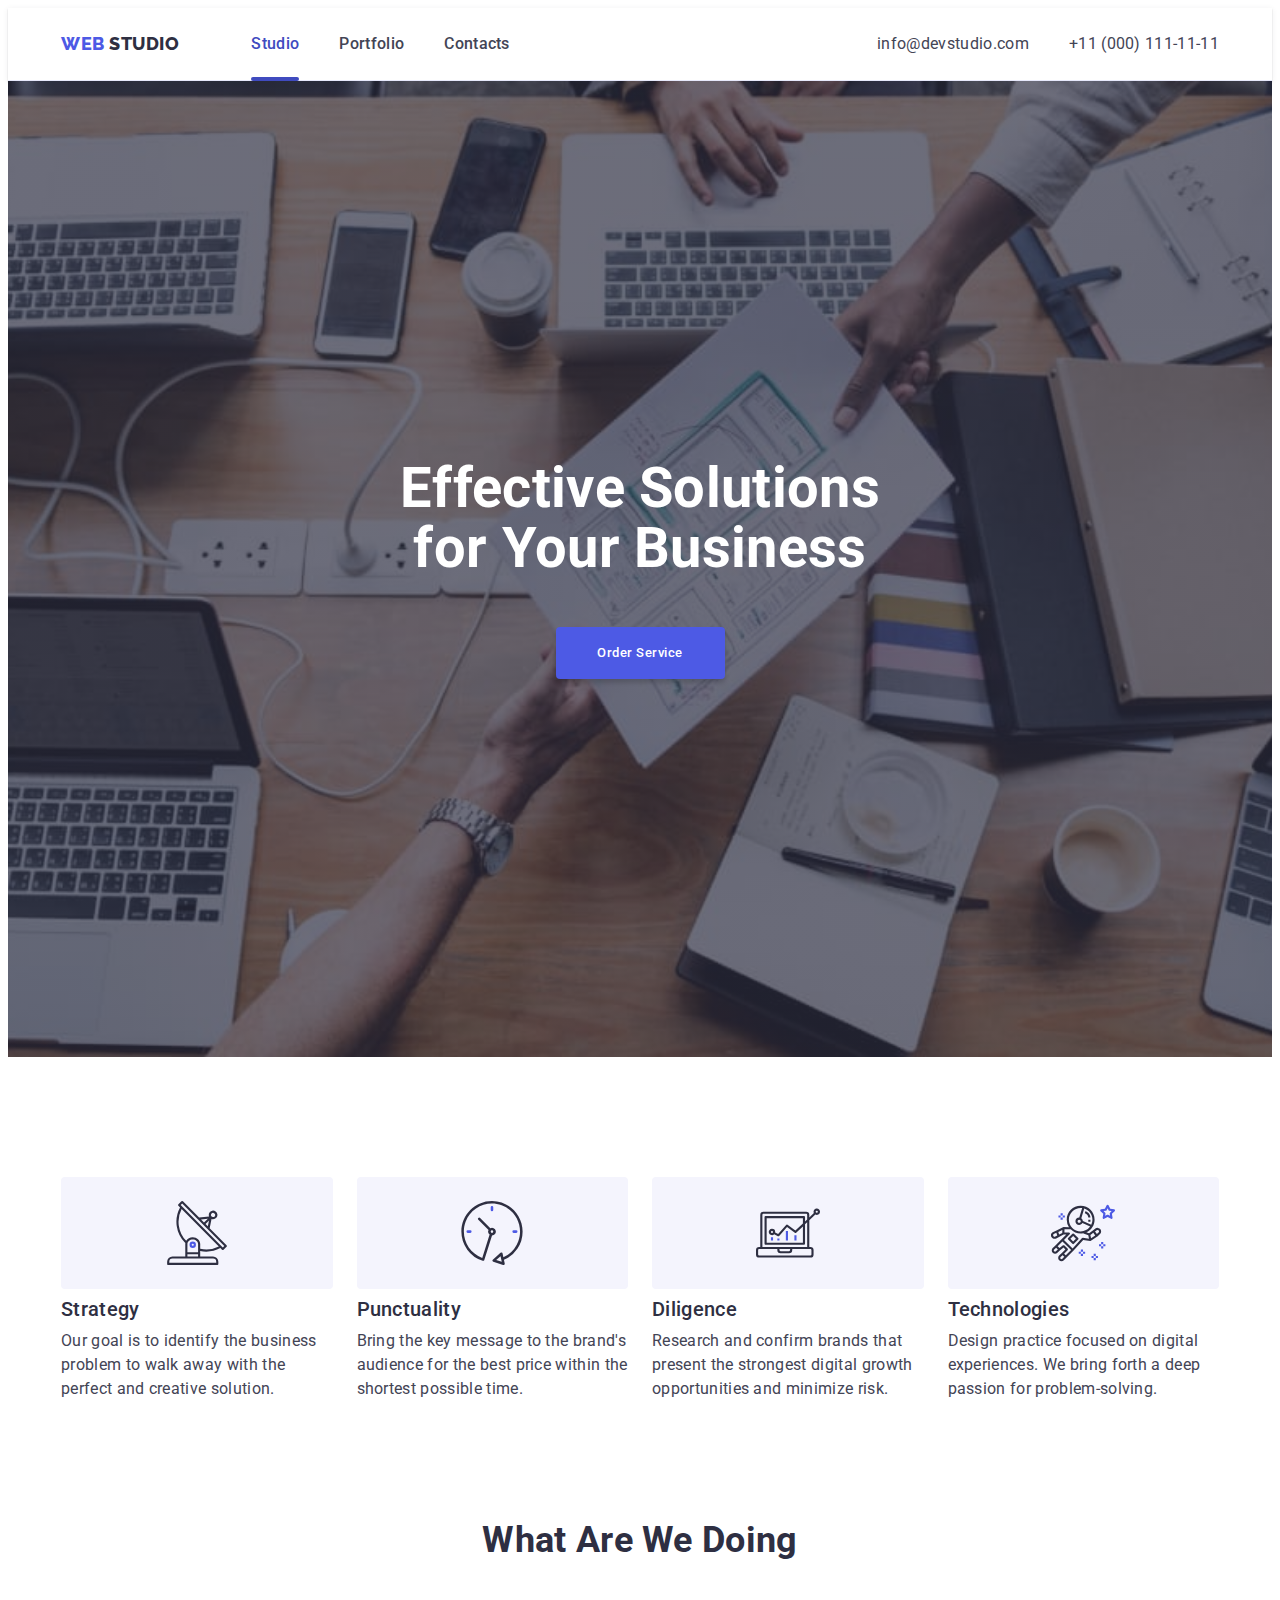
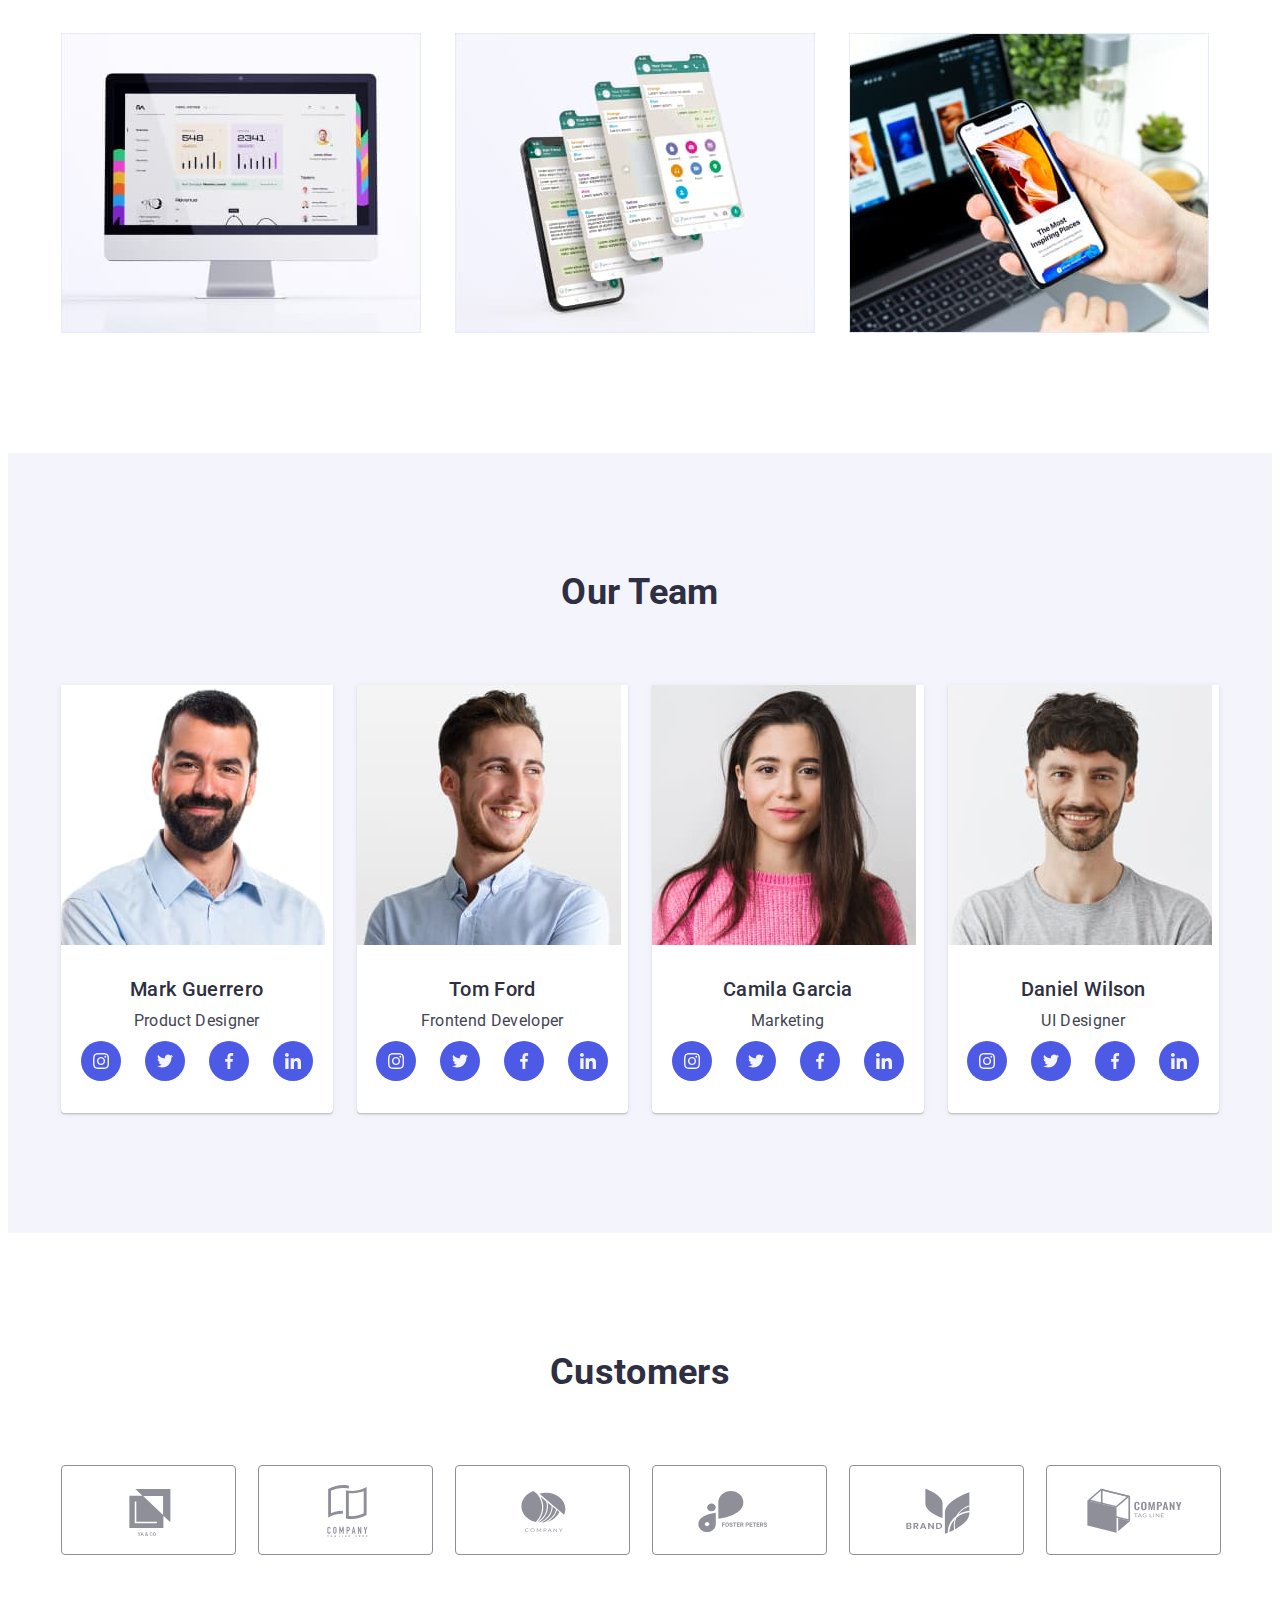
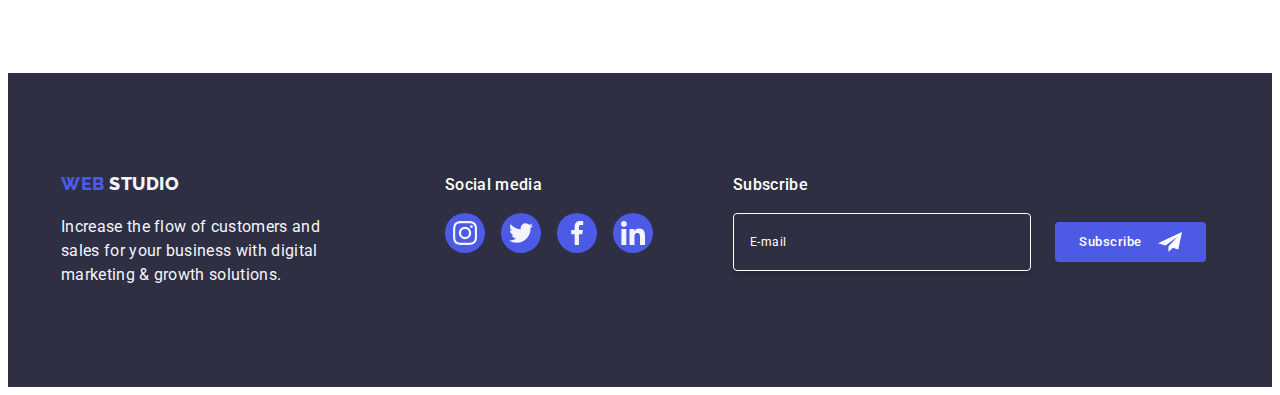
==== index.html @ 34c541a3 "changing focus footer input email" ====
<!DOCTYPE html>
<html lang="en">

<head>
  <meta charset="UTF-8" />
  <meta name="viewport" content="width=device-width, initial-scale=1.0" />
  <title>Studio</title>
  <!-- Fonts -->
  <link rel="preconnect" href="https://fonts.googleapis.com" />
  <link rel="preconnect" href="https://fonts.gstatic.com" crossorigin />
  <link href="https://fonts.googleapis.com/css2?family=Raleway:wght@800&family=Roboto:wght@400;500;700&display=swap"
    rel="stylesheet" />
  <!-- Modern normalize -->
  <link rel="stylesheet" href="https://cdnjs.cloudflare.com/ajax/libs/modern-normalize/2.0.0/modern-normalize.min.css"
    integrity="sha512-4xo8blKMVCiXpTaLzQSLSw3KFOVPWhm/TRtuPVc4WG6kUgjH6J03IBuG7JZPkcWMxJ5huwaBpOpnwYElP/m6wg=="
    crossorigin="anonymous" referrerpolicy="no-referrer" />
  <!-- Stylesheet -->
  <link rel="stylesheet" href="./css/styles.css" />
</head>

<body class="page-body">
  <!-- #region 
    ========================================
    START Header | SECTION 1 
    ========================================
  -->
  <header class="main-header section">
    <!-- 
    --------------------------------------
      Main navigation 
    --------------------------------------
    -->
    <div class="header-content-box container">
      <nav class="header-navigation">
        <!-- ---------- Logo ---------- -->
        <a class="header-logo logo link" href="./index.html">Web
          <span class="logo-dark">Studio</span>
        </a>
        <!-- ---------- Menu ---------- -->
        <ul class="main-nav-list list">
          <li class="nav-list-item">
            <a class="nav-link link active" href="./index.html">Studio </a>
          </li>
          <li class="nav-list-item">
            <a class="nav-link link" href="./portfolio.html">Portfolio</a>
          </li>
          <li class="nav-list-item">
            <a class="nav-link link" href="">Contacts</a>
          </li>
        </ul>
      </nav>
      <!-- 
    --------------------------------------
      Contacts
    --------------------------------------
    -->
      <address class="contats">
        <ul class="contacts-list list">
          <li>
            <a class="contact-link link" href="mailto:info@devstudio.com">info@devstudio.com
            </a>
          </li>
          <li>
            <a class="contact-link link" href="tel:+110001111111">+11 (000) 111-11-11</a>
          </li>
        </ul>
      </address>
    </div>
  </header>

  <!-- #endregion     
    ========================================
    END Header | SECTION 1 
    ======================================== 
  -->

  <!-- #region 
======================================== 
START Main content     
======================================== 
-->
  <main class="studio-main-content">
    <!-- #region
    --------------------------------------
      START Hero | SECTION 2
    --------------------------------------
    -->
    <section class="section-hero section">
      <div class="hero-box container">
        <h1 class="hero-title main-title">
          Effective Solutions for Your Business
        </h1>
        <button class="hero-btn btn" type="button" data-modal-open>
          Order Service
        </button>
      </div>
    </section>
    <!-- #endregion 
    --------------------------------------
      END Hero | SECTION 2
    --------------------------------------
    -->

    <!-- #region 
    --------------------------------------
      START Benefit | SECTION 3 
    --------------------------------------
    -->
    <section class="section-benefit section">
      <!-- ---------- Container for styling  ---------- -->
      <div class="benefit-box container">
        <!-- ---------- Title ---------- -->
        <h2 class="benefit-title visually-hidden">Advantages</h2>

        <ul class="benefit-list list">
          <!-- block 1 -->
          <li class="benefit-list-item">
            <div class="benefit-box-svg">
              <svg class="icon" width="64" height="64">
                <use href="./images/icons.svg#icon-antenna"></use>
              </svg>
            </div>
            <h3 class="benefit-subtitle subtitle">Strategy</h3>
            <p class="benefit-text text">
              Our goal is to identify the business problem to walk away with
              the perfect and creative solution.
            </p>
          </li>
          <!-- block 2 -->
          <li class="benefit-list-item">
            <div class="benefit-box-svg">
              <svg class="icon" width="64" height="64">
                <use href="./images/icons.svg#icon-clock"></use>
              </svg>
            </div>
            <h3 class="benefit-subtitle subtitle">Punctuality</h3>
            <p class="benefit-text text">
              Bring the key message to the brand's audience for the best price
              within the shortest possible time.
            </p>
          </li>
          <!-- block 3 -->
          <li class="benefit-list-item">
            <div class="benefit-box-svg">
              <svg class="icon" width="64" height="64">
                <use href="./images/icons.svg#icon-diagram"></use>
              </svg>
            </div>
            <h3 class="benefit-subtitle subtitle">Diligence</h3>
            <p class="benefit-text text">
              Research and confirm brands that present the strongest digital
              growth opportunities and minimize risk.
            </p>
          </li>
          <!-- block 4 -->
          <li class="benefit-list-item">
            <div class="benefit-box-svg">
              <svg class="icon" width="64" height="64">
                <use href="./images/icons.svg#icon-astronaut"></use>
              </svg>
            </div>
            <h3 class="benefit-subtitle subtitle">Technologies</h3>
            <p class="benefit-text text">
              Design practice focused on digital experiences. We bring forth a
              deep passion for problem-solving.
            </p>
          </li>
        </ul>
      </div>
    </section>
    <!-- #endregion 
    --------------------------------------
      END Advantages | SECTION 3 
    --------------------------------------
    -->

    <!-- #region 
    --------------------------------------
      START What are we doing | SECTION 4 
    --------------------------------------
    -->

    <section class="section-skills section">
      <!-- ---------- Container for styling  ---------- -->
      <div class="skills-box container">
        <!-- ---------- Title ---------- -->
        <h2 class="skills-title title">What are we doing</h2>

        <ul class="skills-list list">
          <!-- block 1  -->
          <li class="skills-list-item">
            <img class="skills-img image" src="./images/01-studio/04-skills/01-desktop.jpg"
              alt="Desktop with web site visual" width="360" height="300" />
          </li>
          <!-- block 2  -->
          <li class="skills-list-item">
            <img class="skills-img image" src="./images/01-studio/04-skills/02-phone.jpg"
              alt="Phone with web site visual" width="360" height="300" />
          </li>
          <!-- block 3  -->
          <li class="skills-list-item">
            <img class="skills-img image" src="./images/01-studio/04-skills/03-adaptive.jpg"
              alt="A photo of a laptop in the background and a phone in a person's hands with web site visual"
              width="360" height="300" />
          </li>
        </ul>
      </div>
    </section>

    <!-- #endregion
    --------------------------------------
      END What are we doing | SECTION 4 
    --------------------------------------
    -->

    <!-- #region 
    --------------------------------------
      START Our Team | SECTION 5 
    -------------------------------------- 
    -->
    <section class="section-team section">
      <!-- ---------- Container for styling  ---------- -->
      <div class="team-box container">
        <!-- ---------- Title ---------- -->
        <h2 class="team-title title">Our Team</h2>

        <ul class="team-list list">
          <!-- block 1 -->
          <li class="team-list-item">
            <img class="team-img image" src="./images/01-studio/05-our-team/img-1.jpg" alt="Man's photo" width="264"
              height="260" />

            <div class="text-content-box">
              <h3 class="team-subtitle subtitle">Mark Guerrero</h3>
              <p class="team-text text">Product Designer</p>
              <!-- ---------- Social media  ---------- -->
              <ul class="social-media-list list">
                <!-- ---------- instagram ---------- -->
                <li class="social-media-item">
                  <a class="social-media-link link" href="">
                    <svg class="icon social-media-icon" width="16" height="16">
                      <use href="./images/icons.svg#icon-instagram"></use>
                    </svg>
                  </a>
                </li>
                <!-- ---------- twitter ---------- -->
                <li class="social-media-item">
                  <a class="social-media-link link" href="">
                    <svg class="icon social-media-icon" width="16" height="16">
                      <use href="./images/icons.svg#icon-twitter"></use>
                    </svg>
                  </a>
                </li>
                <!-- ---------- facebook ---------- -->
                <li class="social-media-item">
                  <a class="social-media-link link" href="">
                    <svg class="icon social-media-icon" width="16" height="16">
                      <use href="./images/icons.svg#icon-facebook"></use>
                    </svg>
                  </a>
                </li>
                <!-- ---------- linkedin ---------- -->
                <li class="social-media-item">
                  <a class="social-media-link link" href="">
                    <svg class="icon social-media-icon" width="16" height="16">
                      <use href="./images/icons.svg#icon-linkedin"></use>
                    </svg>
                  </a>
                </li>
              </ul>
            </div>
          </li>
          <!-- block 2 -->
          <li class="team-list-item">
            <img class="team-img image" src="./images/01-studio/05-our-team/img-2.jpg" alt="Man's photo" width="264"
              height="260" />

            <div class="text-content-box">
              <h3 class="team-subtitle subtitle">Tom Ford</h3>
              <p class="team-text text">Frontend Developer</p>
              <!-- ---------- Social media  ---------- -->
              <ul class="social-media-list list">
                <!-- ---------- instagram ---------- -->
                <li class="social-media-item">
                  <a class="social-media-link link" href="">
                    <svg class="icon social-media-icon" width="16" height="16">
                      <use href="./images/icons.svg#icon-instagram"></use>
                    </svg>
                  </a>
                </li>
                <!-- ---------- twitter ---------- -->
                <li class="social-media-item">
                  <a class="social-media-link link" href="">
                    <svg class="icon social-media-icon" width="16" height="16">
                      <use href="./images/icons.svg#icon-twitter"></use>
                    </svg>
                  </a>
                </li>
                <!-- ---------- facebook ---------- -->
                <li class="social-media-item">
                  <a class="social-media-link link" href="">
                    <svg class="icon social-media-icon" width="16" height="16">
                      <use href="./images/icons.svg#icon-facebook"></use>
                    </svg>
                  </a>
                </li>
                <!-- ---------- linkedin ---------- -->
                <li class="social-media-item">
                  <a class="social-media-link link" href="">
                    <svg class="icon social-media-icon" width="16" height="16">
                      <use href="./images/icons.svg#icon-linkedin"></use>
                    </svg>
                  </a>
                </li>
              </ul>
            </div>
          </li>
          <!-- block 3 -->
          <li class="team-list-item">
            <img class="team-img image" src="./images/01-studio/05-our-team/img-3.jpg" alt="Woman's photo" width="264"
              height="260" />

            <div class="text-content-box">
              <h3 class="team-subtitle subtitle">Camila Garcia</h3>
              <p class="team-text text">Marketing</p>
              <!-- ---------- Social media  ---------- -->
              <ul class="social-media-list list">
                <!-- ---------- instagram ---------- -->
                <li class="social-media-item">
                  <a class="social-media-link link" href="">
                    <svg class="icon social-media-icon" width="16" height="16">
                      <use href="./images/icons.svg#icon-instagram"></use>
                    </svg>
                    <!-- </div> -->
                  </a>
                </li>
                <!-- ---------- twitter ---------- -->
                <li class="social-media-item">
                  <a class="social-media-link link" href="">
                    <svg class="icon social-media-icon" width="16" height="16">
                      <use href="./images/icons.svg#icon-twitter"></use>
                    </svg>
                  </a>
                </li>
                <!-- ---------- facebook ---------- -->
                <li class="social-media-item">
                  <a class="social-media-link link" href="">
                    <svg class="icon social-media-icon" width="16" height="16">
                      <use href="./images/icons.svg#icon-facebook"></use>
                    </svg>
                  </a>
                </li>
                <!-- ---------- linkedin ---------- -->
                <li class="social-media-item">
                  <a class="social-media-link link" href="">
                    <svg class="icon social-media-icon" width="16" height="16">
                      <use href="./images/icons.svg#icon-linkedin"></use>
                    </svg>
                  </a>
                </li>
              </ul>
            </div>
          </li>
          <!-- block 4 -->
          <li class="team-list-item">
            <img class="team-img image" src="./images/01-studio/05-our-team/img-4.jpg" alt="Man's photo" width="264"
              height="260" />

            <div class="text-content-box">
              <h3 class="team-subtitle subtitle">Daniel Wilson</h3>
              <p class="team-text text">UI Designer</p>
              <!-- ---------- Social media  ---------- -->
              <ul class="social-media-list list">
                <!-- ---------- instagram ---------- -->
                <li class="social-media-item">
                  <a class="social-media-link link" href="">
                    <svg class="icon social-media-icon" width="16" height="16">
                      <use href="./images/icons.svg#icon-instagram"></use>
                    </svg>
                  </a>
                </li>
                <!-- ---------- twitter ---------- -->
                <li class="social-media-item">
                  <a class="social-media-link link" href="">
                    <svg class="icon social-media-icon" width="16" height="16">
                      <use href="./images/icons.svg#icon-twitter"></use>
                    </svg>
                  </a>
                </li>
                <!-- ---------- facebook ---------- -->
                <li class="social-media-item">
                  <a class="social-media-link link" href="">
                    <svg class="icon social-media-icon" width="16" height="16">
                      <use href="./images/icons.svg#icon-facebook"></use>
                    </svg>
                  </a>
                </li>
                <!-- ---------- linkedin ---------- -->
                <li class="social-media-item">
                  <a class="social-media-link link" href="">
                    <svg class="icon social-media-icon" width="16" height="16">
                      <use href="./images/icons.svg#icon-linkedin"></use>
                    </svg>
                  </a>
                </li>
              </ul>
            </div>
          </li>
        </ul>
      </div>
    </section>
    <!-- #endregion 
    --------------------------------------
      END Our Team | SECTION 5 
    -------------------------------------- 
    -->
    <!-- #region 
    --------------------------------------
      START Customers | SECTION 6 
    -------------------------------------- 
    -->
    <section class="section-customers section">
      <!-- ---------- Container for styling  ---------- -->
      <div class="customers-box container">
        <!-- ---------- Title ---------- -->
        <h2 class="customers-title title">Customers</h2>

        <ul class="customers-list list">
          <!-- block 1 -->
          <li class="customers-list-item">
            <a class="customers-link" href="">
              <svg class="icon customers-icon" width="104" height="56">
                <use href="./images/icons.svg#icon-logo"></use>
              </svg>
            </a>
          </li>
          <!-- block 2 -->
          <li class="customers-list-item">
            <a class="customers-link" href="">
              <svg class="icon customers-icon" width="104" height="56">
                <use href="./images/icons.svg#icon-logo-1"></use>
              </svg>
            </a>
          </li>
          <!-- block 3 -->
          <li class="customers-list-item">
            <a class="customers-link" href="">
              <svg class="icon customers-icon" width="104" height="56">
                <use href="./images/icons.svg#icon-logo-2"></use>
              </svg>
            </a>
          </li>
          <!-- block 4 -->
          <li class="customers-list-item">
            <a class="customers-link" href="">
              <svg class="icon customers-icon" width="104" height="56">
                <use href="./images/icons.svg#icon-logo-3"></use>
              </svg>
            </a>
          </li>
          <!-- block 5 -->
          <li class="customers-list-item">
            <a class="customers-link" href="">
              <svg class="icon customers-icon" width="104" height="56">
                <use href="./images/icons.svg#icon-logo-4"></use>
              </svg>
            </a>
          </li>
          <!-- block 6 -->
          <li class="customers-list-item">
            <a class="customers-link" href="">
              <svg class="icon customers-icon" width="104" height="56">
                <use href="./images/icons.svg#icon-logo-5"></use>
              </svg>
            </a>
          </li>
        </ul>
      </div>
    </section>

    <!-- #endregion 
    --------------------------------------
      END Customers | SECTION 6 
    -------------------------------------- 
    -->
  </main>
  <!-- #endregion 
  ======================================== 
  END Main content     
  ========================================
  -->

  <!-- #region 
======================================== 
START Footer | SECTION 7
========================================
-->
  <footer class="main-footer section">
    <div class="footer-container container">
      <!-- ---------- Container for styling  ---------- -->
      <div class="mf-text-content-box">
        <!-- ---------- Logo ---------- -->
        <a class="main-footer-link link logo" href="./index.html">Web <span class="logo-light">Studio</span></a>
        <!-- ---------- Footer text content ---------- -->
        <p class="main-footer-text">
          Increase the flow of customers and sales for your business with
          digital marketing & growth solutions.
        </p>
      </div>
      <!-- ---------- Footer social media box ---------- -->
      <div class="footer-social-media-box">
        <p class="footer-subtitle subtitle">Social media</p>
        <!-- ---------- Social media  ---------- -->
        <ul class="footer-social-media-list list">
          <li class="social-media-item">
            <a class="social-media-link link footer" href="">
              <svg class="icon social-media-icon" width="24" height="24">
                <use href="./images/icons.svg#icon-instagram"></use>
              </svg>
            </a>
          </li>
          <!-- ---------- twitter ---------- -->
          <li class="social-media-item">
            <a class="social-media-link link footer" href="">
              <svg class="icon social-media-icon" width="24" height="24">
                <use href="./images/icons.svg#icon-twitter"></use>
              </svg>
            </a>
          </li>
          <!-- ---------- facebook ---------- -->
          <li class="social-media-item">
            <a class="social-media-link link footer" href="">
              <svg class="icon social-media-icon" width="24" height="24">
                <use href="./images/icons.svg#icon-facebook"></use>
              </svg>
            </a>
          </li>
          <!-- ---------- linkedin ---------- -->
          <li class="social-media-item">
            <a class="social-media-link link footer" href="">
              <svg class="icon social-media-icon" width="24" height="24">
                <use href="./images/icons.svg#icon-linkedin"></use>
              </svg>
            </a>
          </li>
        </ul>
      </div>

      <!-- ---------- Footer e-mail input ---------- -->

      <form class="footer-form">
        <label class="footer-input-label" for="input-email">
          Subscribe
        </label>
        <div class="footer-input-btn-box">
          <input class="footer-input-email" id="input-email" type="email" name="email" placeholder="E-mail" required />
          <button class="input-footer-btn btn" type="submit" aria-label="Subscribe">
            Subscribe
            <svg class="icon footer-btn-icon" width="24" height="24" aria-label="Subscribe button airplane icon">
              <use href="./images/icons.svg#icon-plane"></use>
            </svg>
          </button>
        </div>
      </form>
    </div>
  </footer>

  <!-- #endregion 
======================================== 
END Footer | SECTION 7
========================================
-->

  <!-- #region 
======================================== 
    START BACKDROP WITH MODAL WINDOW  
========================================
-->

  <div class="backdrop is-hidden" data-modal>
    <div class="modal">
      <button type="button" class="close-btn" data-modal-close>
        <svg class="close-btn-icon" width="8" height="8" aria-label="Modal window close icon">
          <use href="./images/icons.svg#icon-modal-close"></use>
        </svg>
      </button>

      <!-- ---------- Modal form input ---------- -->

      <form class="modal-form">
        <!-- Modal CTA text -->
        <p class="modal-text-cta">Leave your contacts and we will call you back</p>
        <!-- Name -->
        <label class="modal-input-label" for="person-name">Name</label>
        <div class="wrapper-input-svg">
          <input class="modal-input" id="person-name" type="text" pattern="[a-zA-Zа-яА-ЯіІїЇєЄґҐʼ]+" required>
          <svg class="modal-input-icon" width="18" height="24" aria-label="Icon modal input person name">
            <use href="./images/icons.svg#icon-person"></use>
          </svg>
        </div>
        <!-- Phone -->
        <label class="modal-input-label" for="person-phone">Phone</label>
        <div class="wrapper-input-svg">
          <input class="modal-input" id="person-phone" type="tel" pattern="[0-9]{3}-[0-9]{3}-[0-9]{2}-[0-9]{2}"
            required>
          <svg class="modal-input-icon" width="18" height="24" aria-label="Icon modal input person phone">
            <use href="./images/icons.svg#icon-phone"></use>
          </svg>
        </div>
        <!-- Email -->
        <label class="modal-input-label" for="person-email">Email</label>
        <div class="wrapper-input-svg">
          <input class="modal-input" id="person-email" type="email" required>
          <svg class="modal-input-icon" width="18" height="24" aria-label="Icon modal input person e-mail">
            <use href="./images/icons.svg#icon-email"></use>
          </svg>
        </div>
        <!--Message -->
        <label class="modal-input-label" for="modal-message">Comment</label>
        <textarea class="modal-message" id="modal-message" placeholder="Text input"></textarea>
        <!-- Checkbox -->
        <label class="modal-input-label">

          <span class="wrapper-checkbox-svg">
            <input class="modal-checkbox" type="checkbox" required>
            <svg class="modal-checkbox-icon" width="16" height="16" aria-label="Icon modal checkbox">
              <use href="./images/icons.svg#icon-checkmark"></use>
            </svg>
            <span class="input-text">I accept the terms and conditions of the&nbsp;</span>
            <a class="modal-privacy-policy-link" href="" target="_blank" rel="noopener noreferrer">Privacy Policy </a>
          </span>

        </label>


        <!-- Button Send -->
        <button class="modal-btn btn" type="submit" disabled>Send</button>
      </form>

    </div>
  </div>

  <!-- #endregion 
======================================== 
     END BACKDROP WITH MODAL WINDOW  
========================================
-->

  <script src="./js/modal.js"></script>
</body>

</html>
---- css/styles.css ----
/* 
======================================== 
START Style Guide 
======================================== 
*/

:root {
    /* 
    ========================================  
    COLORS
    ========================================  
    */
    --crl-primary-brand: #4D5AE5;
    /* Iris| Primary Brand | CTAs,Focused,Active states,Links */

    --crl-pressed-state: #404BBF;
    /* OCEAN | Pressed state |CTAs */

    --crl-dark: #2E2F42;
    /* Navy blue | Dark | Overlays,Shadows,Headings */

    --crl-success: #31D0AA;
    /* GREEN | Success | Valid fields, Success messages */

    --crl-text: #434455;
    /* SLATE| Text | Body text */

    --crl-subtle-text: #8E8F99;
    /* LIGHT SLATE | Subtle Text | Helper text, Deemphasized text  */

    --crl-accent: #E7E9FC;
    /* Cornflower | Accent | Accent color, Hairlines, Subtle backgrounds */

    --crl-light: #F4F4FD;
    /*CLOUD | Light | Light mode backgrounds, Light mode Dialogs/alerts */

    --crl-modal-overlay: #2E2F42;
    /* NAVY BLUE modal | Modal overlay | Overlay */

    --crl-hero-background: #2E2F42;
    /* GREY | Hero background | Hero image background */

    --crl-white-background: #FFFFFF;
    /* WHITE|  White background | Header,  team card background */

    --crl-modal-background: #FCFCFC;
    /* Dairy| Modal background | Modal background  */

    /* 
    ======================================== 
    TYPOGRAPHY 
    ========================================   
    */
    /* ========== ========== Body | Main text | p ========== ========== */
    --body-font-family: "Roboto", sans-serif;
    --body-font-size: 16px;
    --body-font-weight: 400;
    --body-line-height: 1.5;
    --body-letter-spacing: .02em;

    /* ========== ========== Header 1 | title-hero| h1 ========== ========== */
    --h1-font-size: 56px;
    --h1-line-height: 1.07;
    --h1-letter-spacing: .02em;

    /* ========== ========== Header 2 | title | h2 ========== ========== */
    --h2-font-size: 36px;
    --h2-line-height: 1.11;
    --h2-letter-spacing: .02em;

    /* ========== ========== Header 3 | subtitle | h3 ========== ========== */
    --h3-font-weight: 500;
    --h3-font-size: 20px;
    --h3-line-height: 1.2;
    --h3-letter-spacing: .02em;

    /* ========== ========== Small Text ========== ========== */
    --small-font-size: 12px;
    --small-font-weight: 400;
    --small-line-height: 1.17;
    --small-letter-spacing: .04em;


    /* ========== ========== Body Medium ========== ========== */
    --body-medium-font-size: 16px;
    --body-medium-font-weight: 500;
    --body-medium-line-height: 1.5;
    --body-medium-letter-spacing: .02em;

    /* ========== ========== Button Text ========== ========== */
    --button-font-family: "Roboto", sans-serif;
    --button-font-size: 16px;
    --button-font-weight: 500;
    --button-line-height: 1.5;
    --button-letter-spacing: .04em;

    /* ========== ========== Link Text ========== ========== */
    --link-font-size: 12px;
    --link-font-weight: 400;
    --link-line-height: 1.33;
    --link-letter-spacing: .04em;

    /* ========== ========== Logo ==========  ========== */
    --logo-font-family: "Raleway", sans-serif;
    --logo-font-size: 18px;
    --logo-font-weight: 800;
    --logo-line-height: 1.17;
    --logo-letter-spacing: .03em;
}

/*
======================================== 
End Style Guide 
======================================== 
*/

/* ======================================== Reset values ========================================  */
h1,
h2,
h3,
h4,
h5,
h6,
p {
    margin-block: 0;
}


/* ======================================== General tag selector values ========================================  */

body {
    font-family: var(--body-font-family, "Roboto", sans-serif);
    font-size: var(--body-font-size, 16px);
    letter-spacing: var(--body-letter-spacing, 0.02em);
    line-height: 1.5;

    color: var(--crl-text, #434455);
    background-color: var(--crl-white-background);
}

address {
    font-style: normal;
}

input {
    font-family: inherit;
}

/* ======================================== General helper classes ========================================  */
.visually-hidden {
    position: absolute;
    width: 1px;
    height: 1px;
    margin: -1px;
    border: 0;
    padding: 0;

    white-space: nowrap;
    clip-path: inset(100%);
    clip: rect(0 0 0 0);
    overflow: hidden;
}

.container {

    width: 1158px;
    margin-inline: auto;
    padding-inline: 15px;
}

.link {
    text-decoration-line: none;
    color: var(--crl-text, #434455);
}

.list {
    margin: 0;
    padding: 0;

    list-style: none;
}

.main-title {
    font-size: var(--h1-font-size, 56px);
    line-height: var(--h1-line-height, 1.07);

}

.title {
    margin-bottom: 72px;
    text-align: center;

    font-size: var(--h2-font-size, 36px);
    line-height: var(--h2-line-height, 1.11);


    color: var(--crl-dark, #2E2F42);

    text-transform: capitalize;
}

.subtitle {
    margin-bottom: 8px;

    font-size: var(--h3-font-size, 20px);
    font-weight: var(--h3-font-weight, 500);
    line-height: var(--h3-line-height, 1.2);

    color: var(--crl-dark, #2E2F42);
}


.image,
svg {

    display: block;
    max-width: 100%;
}

.btn {
    font-family: inherit;
    font-weight: 500;
    letter-spacing: 0.04em;
    line-height: 1.5;

    border-radius: 4px;
    cursor: pointer;
}

.section {
    max-width: 1440px;
    margin-inline: auto;
}

.icon {
    fill: currentColor;
}


/* 
================================================================================ 
------------------------------ HEADER | SECTION 1 ------------------------------
================================================================================  
*/

/* ================================= Header =================================== */

.main-header {
    display: flex;
    border-bottom: 1px solid #e7e9fc;
    box-shadow: 0px 2px 1px rgba(46, 47, 66, 0.08), 0px 1px 1px rgba(46, 47, 66, 0.16), 0px 1px 6px rgba(46, 47, 66, 0.08);
}

.header-content-box {
    display: flex;
    justify-content: space-between;
}

/* ================================== Logo ==================================== */
.logo {
    font-family: var(--logo-font-family, "Raleway", sans-serif);
    font-size: var(--logo-font-size, 18px);
    font-weight: var(--logo-font-weight, 800);
    line-height: var(--logo-line-height, 1.17);
    letter-spacing: var(--logo-letter-spacing, 0.03em);

    color: var(--crl-primary-brand, #4D5AE5);

    text-transform: uppercase;
}

.header-logo {
    margin-right: 72px;
}

.logo-dark {
    color: var(--crl-dark, #2E2F42);
}

.logo-light {
    color: var(--crl-light, #F4F4FD);
}

/* ========================== Main header navigation ============================= */
.header-navigation {
    display: flex;
    align-items: center;
}

.main-nav-list {

    height: 72px;
    display: flex;
    gap: 40px;
}

.nav-link {
    /* position: relative; */
    display: flex;
    flex-direction: column-reverse;
    gap: 20px;

    padding: 24px 0;
    color: #434455;

    font-weight: var(--body-medium-font-weight, 500);
    transition: color 250ms cubic-bezier(0.4, 0, 0.2, 1);
}

.nav-link.active,
.nav-link:hover,
.nav-link:focus {
    position: relative;
    color: #404BBF;
}

.nav-link:hover::after,
.nav-link:focus::after,
.nav-link.active::after {
    content: "";
    position: absolute;
    left: 0;
    bottom: -1px;
    height: 4px;
    width: 100%;
    background-color: var(--crl-pressed-state, #404BBF);
    border-radius: 2px;
    transition: color 250ms cubic-bezier(0.4, 0, 0.2, 1);
}


/* ========================== Contacts header ================================= */
.contacts-list {
    display: flex;
    gap: 40px;
}

.contact-link {
    transition: color 250ms cubic-bezier(0.4, 0, 0.2, 1);
    display: block;
    padding: 24px 0;
}

.contact-link:hover,
.contact-link:focus {

    color: var(--crl-pressed-state, #404BBF);
    transition: color 250ms cubic-bezier(0.4, 0, 0.2, 1);
}


/*
================================================================================ 
------------------------------- MAIN CONTENT STYLES ----------------------------
================================================================================ 
*/

/* 
================================================================================ 
                                 Hero | SECTION 2
================================================================================  
*/

.section-hero {
    height: 600px;
    padding: 188px 0;

    display: flex;
    justify-content: center;
    align-items: center;

    background-color: var(--crl-dark, #2E2F42);
    background-image: linear-gradient(to bottom, rgba(46, 47, 66, 0.70), rgba(46, 47, 66, 0.70)),
        url(../images/01-studio/02-hero/bg-hero-people-office.jpg);
    background-position: center center;
    background-repeat: no-repeat;
    background-size: cover;

}


.hero-box {
    position: absolute;
    display: flex;
    flex-direction: column;
    justify-content: center;
    align-items: center;
    row-gap: 48px;
}

.hero-title {
    max-width: 496px;
    color: var(--crl-white-background, #FFFFFF);
    text-align: center;
}

.hero-btn {
    min-width: 169px;
    padding: 16px 32px;
    color: var(--crl-white-background, #FFFFFF);
    background-color: var(--crl-primary-brand, #4D5AE5);
    border: none;
    box-shadow: 0px 4px 4px 0px rgba(0, 0, 0, 0.15);
    transition: background-color 250ms cubic-bezier(0.4, 0, 0.2, 1);
}

.hero-btn:hover,
.hero-btn:focus {
    background-color: var(--crl-pressed-state, #404BBF);
    transition: background-color 250ms cubic-bezier(0.4, 0, 0.2, 1);
}

/* 
================================================================================ 
                                Benefit | SECTION 3 
================================================================================  
*/

.section-benefit {
    padding: 120px 0;
}

.benefit-list {
    display: flex;
    justify-content: space-between;
    gap: 24px;
}

.benefit-list-item {
    flex-basis: calc((100% - 3 * 24px) / 4);
}

.benefit-box-svg {
    display: flex;
    justify-content: center;
    align-items: center;
    padding: 24px 100px;
    margin-bottom: 8px;
    background-color: #F4F4FD;
    border-radius: 4px;

}

/* 
================================================================================ 
                        What are we doing| Skills | SECTION 4 
================================================================================  
*/

.section-skills {
    padding-bottom: 120px;
}

.skills-list {
    display: flex;
    justify-content: space-between;
    gap: 24px;
}

.skills-list-item {
    flex-basis: calc((100% - 3 * 16px) / 3);
}

/* 
================================================================================ 
                             Our Team| Team | SECTION 5  
================================================================================  
*/

.section-team {
    padding: 120px 0;
    background: var(--crl-light, #F4F4FD);
}

.team-list {
    display: flex;
    justify-content: space-between;
    gap: 24px;
}

.team-list-item {
    flex-basis: calc((100% - 3 * 24px) / 4);
    transition: border-color 250ms cubic-bezier(0.4, 0, 0.2, 1), color 250ms cubic-bezier(0.4, 0, 0.2, 1);
    background-color: var(--crl-white-background, #FFFFFF);
    border-radius: 0px 0px 4px 4px;
    box-shadow: 0px 2px 1px 0px rgba(46, 47, 66, 0.08), 0px 1px 1px 0px rgba(46, 47, 66, 0.16), 0px 1px 6px 0px rgba(46, 47, 66, 0.08);
}

.text-content-box {

    padding: 32px 0;
    text-align: center;
}

/* 
================================================================================ 
                                Customers | SECTION 6 
================================================================================  
*/

.section-customers {
    padding: 120px 0;
}

.customers-list {
    display: flex;
    justify-content: center;
    gap: 24px;

}

.customers-list-item {

    width: calc((100% - 120px) / 6);
    height: 88px;
    transition: border-color 250ms cubic-bezier(0.4, 0, 0.2, 1), color 250ms cubic-bezier(0.4, 0, 0.2, 1);
}

.customers-box-svg {
    display: flex;
    justify-content: center;
    align-items: center;
    border-radius: 4px;
    border: 1px solid #8E8F99;
    border-radius: 4px;
}


.customers-link {
    width: 100%;
    height: 100%;
    border: 1px solid #8e8f99;
    border-radius: 4px;
    display: flex;
    align-items: center;
    justify-content: center;
    color: #8e8f99;
    transition: border-color 250ms cubic-bezier(0.4, 0, 0.2, 1), color 250ms cubic-bezier(0.4, 0, 0.2, 1);

}

.customers-link:hover,
.customers-link:focus {
    border-color: #404bbf;
    color: #404bbf;
}

/* 
================================================================================ 
                             Footer | SECTION 7  
================================================================================  
*/
.footer-container {
    display: flex;
    align-items: baseline;


}

.main-footer {

    background: var(--crl-dark, #2E2F42);
    padding: 100px 0;
}

.mf-text-content-box {

    margin-right: 120px;
}

.footer-social-media-box {
    display: flex;
    margin-right: 80px;
    flex-direction: column;
    color: var(--crl-white-background);
    font-size: var(--body-medium-font-size, 16px);
    font-weight: var(--body-medium-font-weight, 500);
}

.footer-subtitle {
    color: var(--crl-light, #F4F4FD);
    font-weight: 500;
    font-size: 16px;
    line-height: 1.5;
    letter-spacing: 0.02em;
    color: #ffffff;
    margin-bottom: 16px;
}

.footer-social-media-list {
    display: flex;
    gap: 16px;
    transition: background-color 250ms cubic-bezier(0.4, 0, 0.2, 1);
}

.main-footer-text {
    margin-top: 18px;
    max-width: 264px;
    color: var(--crl-light, #F4F4FD);
}

.social-media-link.footer {
    transition: background-color 250ms cubic-bezier(0.4, 0, 0.2, 1);
}

.social-media-link:hover.footer,
.social-media-link:focus.footer {
    background-color: #31d0aa;
    transition: background-color 250ms cubic-bezier(0.4, 0, 0.2, 1);

}

/* <!-- ---------- Footer e-mail input ---------- --> */

.footer-input-btn-box {
    display: flex;
    align-items: center;
}



.footer-input-label {
    display: flex;
    margin-bottom: 16px;

    align-items: center;

    color: var(--crl-white-background, #FFF);
    font-weight: 500;
    line-height: 1.5;
    letter-spacing: 0.02em;

}

.footer-input-email {
    width: 264px;
    height: 40px;
    flex-shrink: 0;

    padding: 8px 16px;

    border-radius: 4px;
    background: var(--navyblue, #2E2F42);
    border: 1px solid var(--crl-white-background, #FFF);
    box-shadow: 0px 4px 4px 0px rgba(0, 0, 0, 0.15);
    color: var(--crl-white-background, #ffffff);

}

.footer-input-email:focus{ 
     
    outline-color: transparent;
    outline-offset: 4px;
    border-color: var(--iris, #4D5AE5);
    /* background-color: #31d0aa;  */
}

#input-email::placeholder {
    font-size: 12px;
    line-height: 2;
    letter-spacing: 0.04em;
    color: var(--crl-white-background, #FFF);
}

.input-footer-btn {

    display: inline-flex;
    margin-left: 24px;
    padding: 8px 24px;
    max-width: 165px;

    align-items: center;
    gap: 16px;
    background: var(--crl-primary-brand, #4D5AE5);
    border: none;
    color: var(--crl-white-background, #FFFFFF);

}

.input-footer-btn:hover,
.input-footer-btn:focus {
    background-color: #31d0aa;
    transition: background-color 250ms cubic-bezier(0.4, 0, 0.2, 1);
}





/* 
================================================================================ 
                             Social media |   
================================================================================  
*/
.social-media-list {
    display: flex;
    justify-content: center;
    gap: 24px;
    margin-top: 8px;
}

.social-media-item {
    width: 40px;
    height: 40px;
}


.social-media-box {
    display: flex;
    align-items: center;
    justify-content: center;
    width: 40px;
    height: 40px;
    background-color: var(--crl-primary-brand, #4D5AE5);
    border-radius: 50%;

}

.social-media-box:hover,
.social-media-box:focus {
    background-color: var(--crl-pressed-state, #404BBF);
    transition: background-color 250ms cubic-bezier(0.4, 0, 0.2, 1);
}

.social-media-icon {
    fill: #F4F4FD;
}

.social-media-link {
    width: 100%;
    height: 100%;
    background-color: #4d5ae5;
    border-radius: 50%;
    display: flex;
    align-items: center;
    justify-content: center;

}

.social-media-link:hover,
.social-media-link:focus {
    background-color: #404bbf;
    transition: background-color 250ms cubic-bezier(0.4, 0, 0.2, 1);
}

/*
================================================================================ 
------------------------------------- PORTFOLIO --------------------------------
================================================================================ 
*/
/* ============================ Portfolio | SECTION 2 ========================== */

.portfolio-section {
    padding: 96px 0 120px 0;
    justify-content: space-between;
}

/* ================= Filter | Portfolio secondary navigation =================== */
.portfolio-filter-list {

    display: flex;
    justify-content: center;
    gap: 24px;
    margin-bottom: 72px;

}

.filter-list-item {
    transition: color 250ms cubic-bezier(0.4, 0, 0.2, 1), background-color 250ms cubic-bezier(0.4, 0, 0.2, 1), border-color 250ms cubic-bezier(0.4, 0, 0.2, 1), box-shadow 250ms cubic-bezier(0.4, 0, 0.2, 1);
}

.filter-btn {
    padding: 12px 24px;

    border: 1px solid var(--crl-accent, #e7e9fc);
    color: var(--crl-primary-brand, #4D5AE5);
    background-color: var(--crl-light, #F4F4FD);
    transition: color 250ms cubic-bezier(0.4, 0, 0.2, 1), background-color 250ms cubic-bezier(0.4, 0, 0.2, 1), border-color 250ms cubic-bezier(0.4, 0, 0.2, 1), box-shadow 250ms cubic-bezier(0.4, 0, 0.2, 1);
}

.filter-btn:hover,
.filter-btn:focus {
    border: 1px solid transparent;
    color: var(--crl-white-background, #FFFFFF);
    background-color: var(--crl-pressed-state, #404BBF);
    transition: background-color 250ms cubic-bezier(0.4, 0, 0.2, 1), color 250ms cubic-bezier(0.4, 0, 0.2, 1);

    box-shadow: 0px 3px 1px rgba(0, 0, 0, 0.1), 0px 2px 1px rgba(0, 0, 0, 0.08), 0px 2px 2px rgba(0, 0, 0, 0.12);
}

/* ========================= Cards | Portfolio cards ============================= */
.portfolio-text-container {
    padding: 32px 16px;
    border: 1px solid var(--crl-accent, #e7e9fc);
    border-top: none;
}

.portfolio-card-list {
    display: flex;

    flex-wrap: wrap;
    gap: 48px 24px;
    justify-content: space-between;
}

.card-list-item {

    width: calc((100% - 48px) / 3);
    background: var(--crl-white-background, #FFFFFF);
    transition: box-shadow 250ms cubic-bezier(0.4, 0, 0.2, 1);
}



.portfolio-card-link {

    display: block;
    position: relative;
    transition: box-shadow 250ms cubic-bezier(0.4, 0, 0.2, 1);

}

.portfolio-card-link:hover,
.portfolio-card-link:focus {

    box-shadow: 0px 1px 6px rgba(46, 47, 66, 0.08), 0px 1px 1px rgba(46, 47, 66, 0.16), 0px 2px 1px rgba(46, 47, 66, 0.08);
    transition: box-shadow 250ms cubic-bezier(0.4, 0, 0.2, 1);
}

.portfolio-card-link:hover .overlay-text,
.portfolio-card-link:focus .overlay-text {
    box-shadow: 0px 1px 6px rgba(46, 47, 66, 0.08), 0px 1px 1px rgba(46, 47, 66, 0.16), 0px 2px 1px rgba(46, 47, 66, 0.08);
    opacity: 1;
    visibility: visible;
    pointer-events: painted;
    transform: translateY(0%);
    transition: transform 250ms cubic-bezier(0.4, 0, 0.2, 1);

}

.container-card-img {
    position: relative;
    overflow: hidden;
}


/* ========================= Overlay in Cards | Portfolio cards ============================= */

.overlay-text {
    position: absolute;
    top: 0;
    font-size: 16px;
    line-height: 1.5;
    letter-spacing: 0.02em;
    color: #f4f4fd;
    padding: 40px 32px;
    background-color: #4d5ae5;
    height: 100%;
    width: 100%;
    transform: translateY(100%);
    transition: transform 250ms cubic-bezier(0.4, 0, 0.2, 1);

}


/*
================================================================================ 
                            BACKDROP WITH MODAL WINDOW  
================================================================================ 
*/
/* ================ BACKDROP ================ */
.backdrop {
    position: fixed;
    top: 0;
    left: 0;
    z-index: 9999;
    width: 100%;
    height: 100%;
    background-color: rgba(46, 47, 66, 0.4);

    transition: opacity 250ms cubic-bezier(0.4, 0, 0.2, 1), visibility 250ms cubic-bezier(0.4, 0, 0.2, 1);
}

.is-hidden {
    opacity: 0;
    visibility: hidden;
    pointer-events: none;
}

/* ================ MODAL WINDOW ================ */
.modal {
    position: absolute;
    top: 50%;
    left: 50%;
    transform: translate(-50%, -50%) scale(1);
    z-index: 999;
    transition: transform 250ms cubic-bezier(0.4, 0, 0.2, 1);

    width: 408px;
    min-height: 584px;

    border-radius: 4px;
    background: var(--dairy, #FCFCFC);
    box-shadow: 0px 2px 1px 0px rgba(0, 0, 0, 0.20), 0px 1px 3px 0px rgba(0, 0, 0, 0.12), 0px 1px 1px 0px rgba(0, 0, 0, 0.14);

}

.close-btn {
    padding: 0;
    width: 24px;
    height: 24px;
    border-radius: 50%;
    display: flex;
    align-items: center;
    justify-content: center;
    background-color: #e7e9fc;
    border: 1px solid rgba(0, 0, 0, 0.1);
    cursor: pointer;
    transition: background-color 250ms cubic-bezier(0.4, 0, 0.2, 1), border 250ms cubic-bezier(0.4, 0, 0.2, 1);
    position: absolute;
    z-index: 2;
    top: 24px;
    right: 24px;

}

.close-btn:hover,
.close-btn:focus {
    border: none;
    background-color: #404bbf;

    fill: #ffffff;
}

.close-btn-icon {

    transition: fill 250ms cubic-bezier(0.4, 0, 0.2, 1);
}

.close-btn-icon:hover,
.close-btn-icon:focus {
    fill: #ffffff;
}


/* ================ MODAL WINDOW CONTENT ================ */

.modal-form {
    display: block;
    padding: 24px;


    font-size: 12px;
    line-height: 1.17;
    letter-spacing: 0.04em;

}

.modal-text-cta {

    margin-top: 48px;
    margin-bottom: 16px;

    font-size: 16px;
    font-weight: 500;
    line-height: 1.5;
    letter-spacing: 0.02em;

    color: var(--crl-modal-overlay, #2E2F42);
    text-align: center;
}

.modal-input-label {


    color: var(--crl-subtle-text, #8E8F99);
}

.wrapper-input-svg {
    position: relative;
    margin-top: 4px;
    margin-bottom: 8px;
}

.modal-input {
    width: 100%;
    height: 40px;
    flex-shrink: 0;

    padding: 8px 16px 8px 38px;

    font-size: 18px;

    border-radius: 4px;
    border: 1px solid var(--navyblue-modal, rgba(46, 47, 66, 0.40));
    color: var(--crl-modal-overlay,#2E2F42);

}

.modal-input:focus,
.modal-message:focus

{
    border-color: var(--iris, #4D5AE5);
    outline-color: transparent;
    outline-offset: 4px;
  }

  .modal-input:focus + .modal-input-icon {
    fill:var(--iris, #4D5AE5);
  }


.modal-input-icon {
    position: absolute;
    top: 8px;
    left: 16px;
    fill: #2E2F42;
}



.modal-message {
    display: block;
    margin-top: 4px;
    padding: 8px 16px;
    width: 100%;
    height: 120px;
    flex-shrink: 0;
    resize: none;
    border-radius: 4px;
    border: 1px solid var(--navyblue-modal, rgba(46, 47, 66, 0.40));
}

.modal-message::placeholder {

    color: var(--navyblue-modal, rgba(46, 47, 66, 0.40));
}

.modal-checkbox {
    position: absolute;
    appearance: none;
}

.modal-checkbox-icon {
    border-radius: 2px;
    border: 1px solid var(--navyblue-modal, rgba(46, 47, 66, 0.40));
}
.modal-checkbox:focus+.modal-checkbox-icon{
   
    outline: 2px solid var(--crl-primary-brand,#4D5AE5);
    
}

.modal-checkbox:checked+.modal-checkbox-icon {
    border:none;
    stroke:  var(--crl-pressed-state);
    background-color: var(--crl-pressed-state);


}

.wrapper-checkbox-svg {
    position: relative;
    display: flex;
    align-items: center;
    justify-content: center;
    margin-top: 16px;
    margin-bottom: 24px;

}

.input-text {

    margin-left: 8px;
    color: var(--lightslate, #8E8F99);
    cursor: pointer;
}

.modal-privacy-policy-link {

    line-height: 1.33;
    color: var(--iris, #4D5AE5);
    transition: color 250ms cubic-bezier(0.4, 0, 0.2, 1);
}
.modal-privacy-policy-link:hover,
.modal-privacy-policy-link:focus{
    color: var(--crl-pressed-state);
    transition: color 250ms cubic-bezier(0.4, 0, 0.2, 1);
}

.modal-btn {
    width: 169px;
    height: 56px;
    position: relative;
    top: 24px;
    left: 50%;
    transform: translate(-50%, -50%);

    text-align: center;

    font-size: 16px;

    color: var(--white, #FFF);
    border-radius: 4px;
    background: var(--iris, #4D5AE5);
    box-shadow: 0px 4px 4px 0px rgba(0, 0, 0, 0.15);
    transition: box-shadow 250ms cubic-bezier(0.4, 0, 0.2, 1), width 250ms cubic-bezier(0.4, 0, 0.2, 1),height 250ms cubic-bezier(0.4, 0, 0.2, 1);
}

.modal-btn:hover,
.modal-btn:focus{
    width: 170px;
    height: 51px;
    border-radius: 4px;
    box-shadow: 0px 2px 1px 0px rgba(46, 47, 66, 0.08), 0px 1px 1px 0px rgba(46, 47, 66, 0.16), 0px 1px 6px 0px rgba(46, 47, 66, 0.08);
    transition: box-shadow 250ms cubic-bezier(0.4, 0, 0.2, 1), width 250ms cubic-bezier(0.4, 0, 0.2, 1),height 250ms cubic-bezier(0.4, 0, 0.2, 1);
}
.modal-btn:active{
    background-color: var(--ocean, #404BBF);
    transition: background-color 250ms cubic-bezier(0.4, 0, 0.2, 1);
    
}
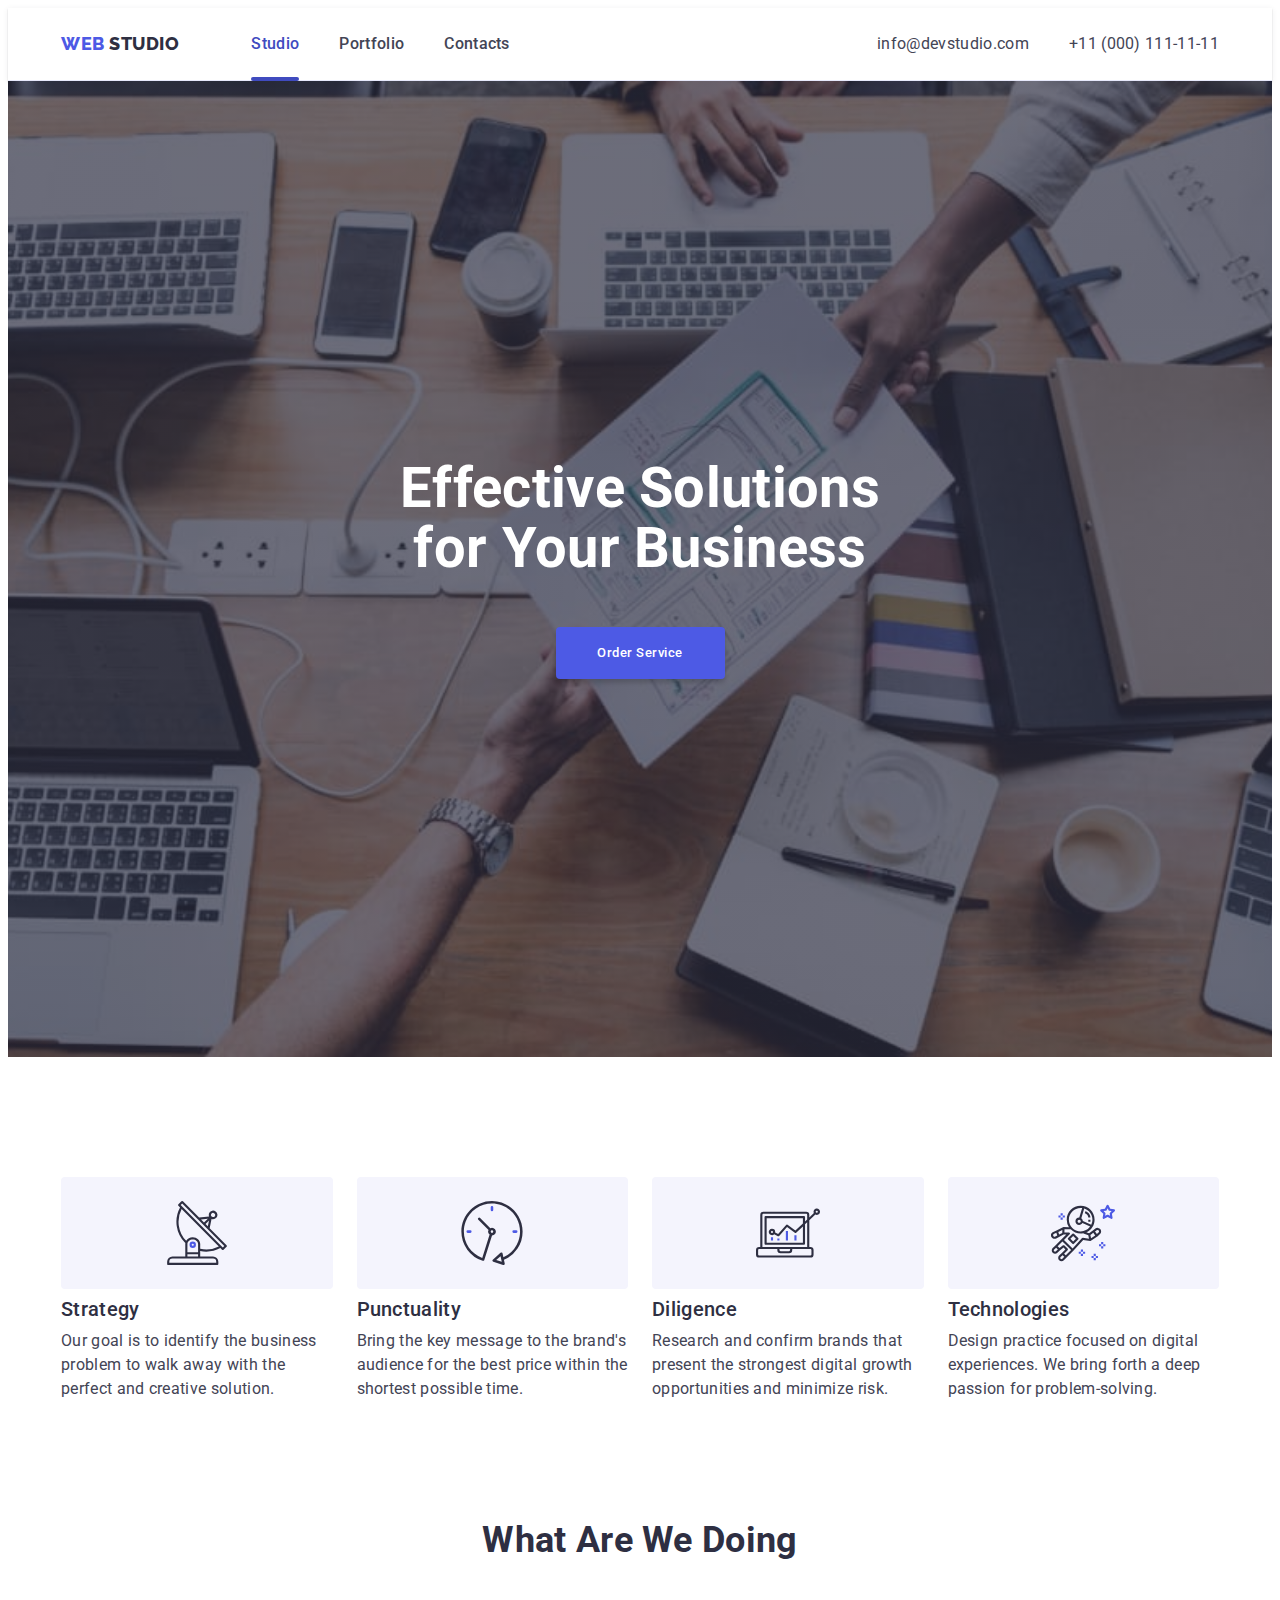
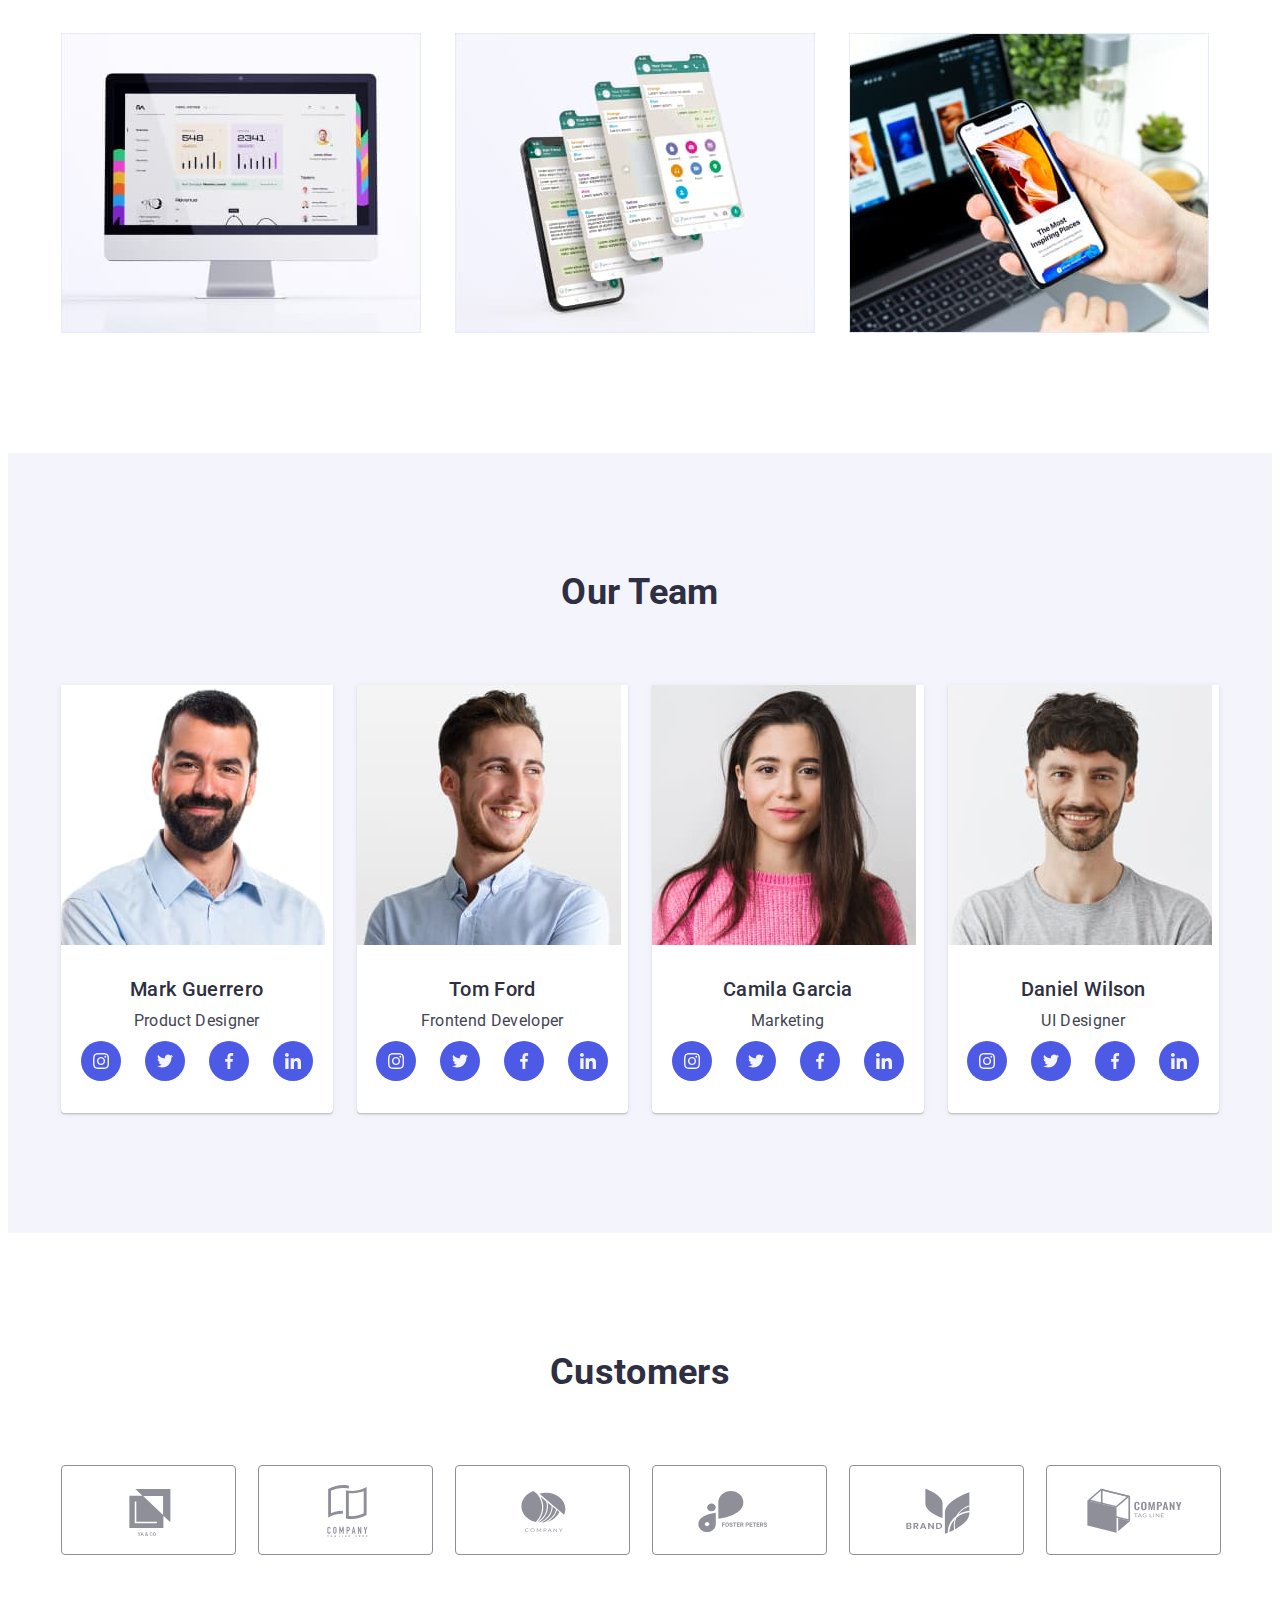
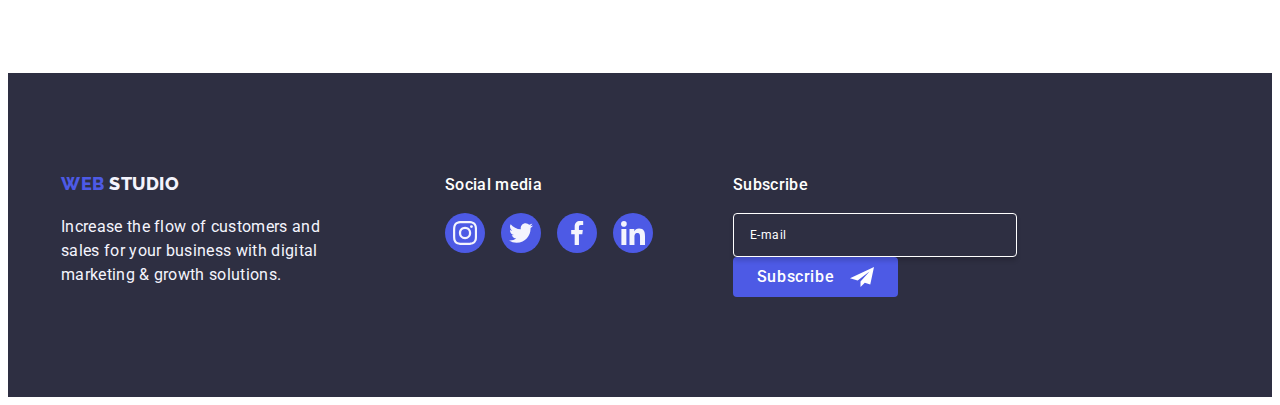
==== commit 6d48f6a1: "correction according to auto-check" ====
--- a/index.html
+++ b/index.html
@@ -547,21 +547,20 @@
       </div>
 
       <!-- ---------- Footer e-mail input ---------- -->
-
-      <form class="footer-form">
-        <label class="footer-input-label" for="input-email">
-          Subscribe
-        </label>
-        <div class="footer-input-btn-box">
-          <input class="footer-input-email" id="input-email" type="email" name="email" placeholder="E-mail" required />
-          <button class="input-footer-btn btn" type="submit" aria-label="Subscribe">
-            Subscribe
-            <svg class="icon footer-btn-icon" width="24" height="24" aria-label="Subscribe button airplane icon">
-              <use href="./images/icons.svg#icon-plane"></use>
-            </svg>
-          </button>
-        </div>
-      </form>
+      <div class="footer-subscribe-container">
+        <p class="subscribe-text">Subscribe</p>
+        <form class="footer-form">
+          <label class="footer-input-label">
+            <input class="footer-input-email" type="email" name="footer-email" placeholder="E-mail" required />
+            <button class="input-footer-btn btn" type="submit" aria-label="Subscribe">
+              Subscribe
+              <svg class="icon footer-btn-icon" width="24" height="24" aria-label="Subscribe button airplane icon">
+                <use href="./images/icons.svg#icon-plane"></use>
+              </svg>
+            </button>
+          </label>
+        </form>
+      </div>
     </div>
   </footer>
 
@@ -579,62 +578,69 @@
 
   <div class="backdrop is-hidden" data-modal>
     <div class="modal">
+      <!-- ---------- Modal close-btn ---------- -->
       <button type="button" class="close-btn" data-modal-close>
         <svg class="close-btn-icon" width="8" height="8" aria-label="Modal window close icon">
           <use href="./images/icons.svg#icon-modal-close"></use>
         </svg>
       </button>
 
+      <p class="modal-text-cta ">Leave your contacts and we will call you back</p>
+
       <!-- ---------- Modal form input ---------- -->
 
+
       <form class="modal-form">
-        <!-- Modal CTA text -->
-        <p class="modal-text-cta">Leave your contacts and we will call you back</p>
-        <!-- Name -->
-        <label class="modal-input-label" for="person-name">Name</label>
-        <div class="wrapper-input-svg">
-          <input class="modal-input" id="person-name" type="text" pattern="[a-zA-Zа-яА-ЯіІїЇєЄґҐʼ]+" required>
-          <svg class="modal-input-icon" width="18" height="24" aria-label="Icon modal input person name">
-            <use href="./images/icons.svg#icon-person"></use>
-          </svg>
+        <div class="modal-form-container">
+          <!-- Name -->
+          <label class="modal-input-label" for="user-name">Name</label>
+          <div class="wrapper-input-svg">
+            <input class="modal-input" id="user-name" type="text" name="user-name" pattern="[a-zA-Zа-яА-ЯіІїЇєЄґҐʼ]+"
+              required>
+            <svg class="modal-input-icon" width="18" height="24" aria-label="Icon modal input person name">
+              <use href="./images/icons.svg#icon-person"></use>
+            </svg>
+          </div>
+          <!-- Phone -->
+          <label class="modal-input-label" for="user-phone">Phone</label>
+          <div class="wrapper-input-svg">
+            <input class="modal-input" id="user-phone" type="tel" name="user-phone"
+              pattern="[0-9]{3}-[0-9]{3}-[0-9]{2}-[0-9]{2}" required>
+            <svg class="modal-input-icon" width="18" height="24" aria-label="Icon modal input person phone">
+              <use href="./images/icons.svg#icon-phone"></use>
+            </svg>
+          </div>
+          <!-- Email -->
+          <label class="modal-input-label" for="user-email">Email</label>
+          <div class="wrapper-input-svg">
+            <input class="modal-input" id="user-email" type="email" name="user-email" required>
+            <svg class="modal-input-icon" width="18" height="24" aria-label="Icon modal input person e-mail">
+              <use href="./images/icons.svg#icon-email"></use>
+            </svg>
+          </div>
+          <!--Message -->
+          <div class="wrapper-textarea-svg modal-form-container">
+            <label class="modal-input-label" for="user-comment">Comment</label>
+            <textarea class="modal-message" id="user-comment" name="user-comment" placeholder="Text input"></textarea>
+          </div>
+          <!-- Checkbox -->
+          <div class="container-checkbox">
+            <input class="modal-checkbox visually-hidden" id="user-privacy" type="checkbox" value="true"
+              name="user-privacy">
+            <label class="modal-checkbox-label " for="user-privacy"> I accept the terms and conditions of the
+              <span class="wrapper-checkbox-svg">
+                <svg class="modal-checkbox-icon" width="10" height="8" aria-label="Icon modal checkbox">
+                  <use href="./images/icons.svg#icon-checkmark"></use>
+                </svg>
+              </span>
+
+              <a class="modal-privacy-policy-link" href="" target="_blank" rel="noopener noreferrer">Privacy Policy </a>
+            </label>
+          </div>
+
+          <!-- Button Send -->
+          <button class="modal-btn btn" type="submit" disabled>Send</button>
         </div>
-        <!-- Phone -->
-        <label class="modal-input-label" for="person-phone">Phone</label>
-        <div class="wrapper-input-svg">
-          <input class="modal-input" id="person-phone" type="tel" pattern="[0-9]{3}-[0-9]{3}-[0-9]{2}-[0-9]{2}"
-            required>
-          <svg class="modal-input-icon" width="18" height="24" aria-label="Icon modal input person phone">
-            <use href="./images/icons.svg#icon-phone"></use>
-          </svg>
-        </div>
-        <!-- Email -->
-        <label class="modal-input-label" for="person-email">Email</label>
-        <div class="wrapper-input-svg">
-          <input class="modal-input" id="person-email" type="email" required>
-          <svg class="modal-input-icon" width="18" height="24" aria-label="Icon modal input person e-mail">
-            <use href="./images/icons.svg#icon-email"></use>
-          </svg>
-        </div>
-        <!--Message -->
-        <label class="modal-input-label" for="modal-message">Comment</label>
-        <textarea class="modal-message" id="modal-message" placeholder="Text input"></textarea>
-        <!-- Checkbox -->
-        <label class="modal-input-label">
-
-          <span class="wrapper-checkbox-svg">
-            <input class="modal-checkbox" type="checkbox" required>
-            <svg class="modal-checkbox-icon" width="16" height="16" aria-label="Icon modal checkbox">
-              <use href="./images/icons.svg#icon-checkmark"></use>
-            </svg>
-            <span class="input-text">I accept the terms and conditions of the&nbsp;</span>
-            <a class="modal-privacy-policy-link" href="" target="_blank" rel="noopener noreferrer">Privacy Policy </a>
-          </span>
-
-        </label>
-
-
-        <!-- Button Send -->
-        <button class="modal-btn btn" type="submit" disabled>Send</button>
       </form>
 
     </div>
--- a/css/styles.css
+++ b/css/styles.css
@@ -612,79 +612,62 @@
 
 /* <!-- ---------- Footer e-mail input ---------- --> */
 
-.footer-input-btn-box {
-    display: flex;
-    align-items: center;
-}
-
-
-
-.footer-input-label {
-    display: flex;
+.subscribe-text {
     margin-bottom: 16px;
-
-    align-items: center;
-
-    color: var(--crl-white-background, #FFF);
     font-weight: 500;
+    font-size: 16px;
     line-height: 1.5;
     letter-spacing: 0.02em;
-
+    color: #ffffff;
+}
+
+.footer-form {
+    display: flex;
+    gap: 24px;
 }
 
 .footer-input-email {
     width: 264px;
     height: 40px;
-    flex-shrink: 0;
-
-    padding: 8px 16px;
-
+    border: 1px solid var(--crl-white-background, #FFF);
+    background-color: transparent;
+    font-size: 12px;
+    line-height: 1.5;
+    letter-spacing: 0.04em;
+    padding-left: 16px;
+    box-shadow: 0px 4px 4px 0px rgba(0, 0, 0, 0.15);
     border-radius: 4px;
-    background: var(--navyblue, #2E2F42);
-    border: 1px solid var(--crl-white-background, #FFF);
-    box-shadow: 0px 4px 4px 0px rgba(0, 0, 0, 0.15);
-    color: var(--crl-white-background, #ffffff);
-
-}
-
-.footer-input-email:focus{ 
-     
-    outline-color: transparent;
-    outline-offset: 4px;
-    border-color: var(--iris, #4D5AE5);
-    /* background-color: #31d0aa;  */
-}
-
-#input-email::placeholder {
-    font-size: 12px;
-    line-height: 2;
+    color: #ffffff;
+
+}
+
+.footer-input-email::placeholder {
+    color: #ffffff;
+}
+
+
+.input-footer-btn {
+    min-width: 165px;
+    height: 40px;
+    display: flex;
+    justify-content: center;
+    align-items: center;
+    font-family: "Roboto", sans-serif;
+    font-size: 16px;
+    font-weight: 500;
+    line-height: 1.5;
     letter-spacing: 0.04em;
-    color: var(--crl-white-background, #FFF);
-}
-
-.input-footer-btn {
-
-    display: inline-flex;
-    margin-left: 24px;
-    padding: 8px 24px;
-    max-width: 165px;
-
-    align-items: center;
-    gap: 16px;
-    background: var(--crl-primary-brand, #4D5AE5);
+    color: #ffffff;
+    cursor: pointer;
+    background-color: #4D5AE5;
     border: none;
-    color: var(--crl-white-background, #FFFFFF);
-
-}
-
-.input-footer-btn:hover,
-.input-footer-btn:focus {
-    background-color: #31d0aa;
-    transition: background-color 250ms cubic-bezier(0.4, 0, 0.2, 1);
-}
-
-
-
+    border-radius: 4px;
+
+}
+
+.footer-btn-icon {
+    margin-left: 16px;
+}
 
 
 /* 
@@ -889,6 +872,7 @@
 
 /* ================ MODAL WINDOW ================ */
 .modal {
+    padding: 72px 24px 24px 24px;
     position: absolute;
     top: 50%;
     left: 50%;
@@ -945,179 +929,145 @@
 
 /* ================ MODAL WINDOW CONTENT ================ */
 
-.modal-form {
-    display: block;
-    padding: 24px;
-
-
+.modal-text-cta {
+
+    font-weight: 500;
+    font-size: 16px;
+    line-height: 1.5;
+    text-align: center;
+    letter-spacing: 0.02em;
+    color: var(--crl-modal-overlay, #2E2F42);
+    margin-bottom: 16px;
+}
+
+.modal-form-container{
+    margin-bottom: 8px;
+}
+
+.modal-input-label {
     font-size: 12px;
     line-height: 1.17;
     letter-spacing: 0.04em;
-
-}
-
-.modal-text-cta {
-
-    margin-top: 48px;
+    color: var(--crl-subtle-text, #8E8F99);
+    display: block;
+    margin-bottom: 4px; 
+}
+
+.wrapper-input-svg {
+    position: relative;
+}
+
+.modal-input {
+    
+    width: 100%;
+    height: 40px;
+    border: 1px solid var(--navyblue-modal, rgba(46, 47, 66, 0.40));
+    border-radius: 4px;
+    background-color: transparent;
+    padding-left: 38px;
+    outline: transparent; 
+    transition: border-color 250ms cubic-bezier(0.4, 0, 0.2, 1);
+
+    color: var(--crl-modal-overlay, #2E2F42);
+
+}
+
+.modal-input:focus
+ {
+    border-color: #4D5AE5;
+}
+
+.modal-input-icon {
+    position: absolute;
+    left: 16px;
+    top: 50%;
+    transform: translateY(-50%); 
+    transition: fill 250ms cubic-bezier(0.4, 0, 0.2, 1); 
+}
+
+.modal-input:focus+.modal-input-icon {
+    fill: #4D5AE5; 
+}
+.wrapper-textarea-svg{
     margin-bottom: 16px;
-
+}
+
+.modal-message {
+
+    width: 100%;
+    height: 120px;
+    font-size: 12px;
+    line-height: 1.17; 
+    letter-spacing: 0.04em;
+    color: rgba(46, 47, 66, 0.4);
+    border: 1px solid rgba(46, 47, 66, 0.4);
+    border-radius: 4px;
+    background-color: transparent;
+    padding: 8px 16px;
+    outline: transparent;
+     resize: none;
+     transition: border-color 250ms cubic-bezier(0.4, 0, 0.2, 1);
+  
+}
+
+.modal-input-label:focus + .modal-message {
+    border-color: #4D5AE5; 
+}
+
+.container-checkbox{
+    margin-bottom: 24px; 
+}
+.modal-input-label{
+    display: block; 
+    font-size: 12px;
+    line-height: 1.17;
+    letter-spacing: 0.04em;
+    color: var(--crl-subtle-text, #8E8F99);
+}
+
+.wrapper-checkbox-svg {
+    width: 16px; 
+    height: 16px; 
+    border: 1px solid rgba(46, 47, 66, 0.4); 
+    border-radius: 2px;
+    transition: background-color 250ms cubic-bezier(0.4, 0, 0.2, 1), border 250ms cubic-bezier(0.4, 0, 0.2, 1), fill 250ms cubic-bezier(0.4, 0, 0.2, 1);
+    display: inline-flex;
+    align-items: center;
+    justify-content: center; 
+    fill: transparent; 
+
+}
+.modal-checkbox-label:checked+.wrapper-checkbox-svg {
+    background-color:var(--crl-pressed-state,#404bbf); 
+    border: none;
+    fill: var(--crl-light,#F4F4FD); 
+}
+
+.modal-privacy-policy-link {
+    color: var(--crl-primary-brand, #4D5AE5);
+}
+
+.modal-btn {
+    display: block; 
+    min-width: 169px;
+    height: 56px;
+    font-family: "Roboto", sans-serif ;
     font-size: 16px;
     font-weight: 500;
     line-height: 1.5;
-    letter-spacing: 0.02em;
-
-    color: var(--crl-modal-overlay, #2E2F42);
-    text-align: center;
-}
-
-.modal-input-label {
-
-
-    color: var(--crl-subtle-text, #8E8F99);
-}
-
-.wrapper-input-svg {
-    position: relative;
-    margin-top: 4px;
-    margin-bottom: 8px;
-}
-
-.modal-input {
-    width: 100%;
-    height: 40px;
-    flex-shrink: 0;
-
-    padding: 8px 16px 8px 38px;
-
-    font-size: 18px;
-
+    letter-spacing: 0.04em;
+    color: #ffffff;
+    cursor: pointer;
+    background-color: #4D5AE5;
+    border: none; 
     border-radius: 4px;
-    border: 1px solid var(--navyblue-modal, rgba(46, 47, 66, 0.40));
-    color: var(--crl-modal-overlay,#2E2F42);
-
-}
-
-.modal-input:focus,
-.modal-message:focus
-
-{
-    border-color: var(--iris, #4D5AE5);
-    outline-color: transparent;
-    outline-offset: 4px;
-  }
-
-  .modal-input:focus + .modal-input-icon {
-    fill:var(--iris, #4D5AE5);
-  }
-
-
-.modal-input-icon {
-    position: absolute;
-    top: 8px;
-    left: 16px;
-    fill: #2E2F42;
-}
-
-
-
-.modal-message {
-    display: block;
-    margin-top: 4px;
-    padding: 8px 16px;
-    width: 100%;
-    height: 120px;
-    flex-shrink: 0;
-    resize: none;
-    border-radius: 4px;
-    border: 1px solid var(--navyblue-modal, rgba(46, 47, 66, 0.40));
-}
-
-.modal-message::placeholder {
-
-    color: var(--navyblue-modal, rgba(46, 47, 66, 0.40));
-}
-
-.modal-checkbox {
-    position: absolute;
-    appearance: none;
-}
-
-.modal-checkbox-icon {
-    border-radius: 2px;
-    border: 1px solid var(--navyblue-modal, rgba(46, 47, 66, 0.40));
-}
-.modal-checkbox:focus+.modal-checkbox-icon{
-   
-    outline: 2px solid var(--crl-primary-brand,#4D5AE5);
-    
-}
-
-.modal-checkbox:checked+.modal-checkbox-icon {
-    border:none;
-    stroke:  var(--crl-pressed-state);
-    background-color: var(--crl-pressed-state);
-
-
-}
-
-.wrapper-checkbox-svg {
-    position: relative;
-    display: flex;
-    align-items: center;
-    justify-content: center;
-    margin-top: 16px;
-    margin-bottom: 24px;
-
-}
-
-.input-text {
-
-    margin-left: 8px;
-    color: var(--lightslate, #8E8F99);
-    cursor: pointer;
-}
-
-.modal-privacy-policy-link {
-
-    line-height: 1.33;
-    color: var(--iris, #4D5AE5);
-    transition: color 250ms cubic-bezier(0.4, 0, 0.2, 1);
-}
-.modal-privacy-policy-link:hover,
-.modal-privacy-policy-link:focus{
-    color: var(--crl-pressed-state);
-    transition: color 250ms cubic-bezier(0.4, 0, 0.2, 1);
-}
-
-.modal-btn {
-    width: 169px;
-    height: 56px;
-    position: relative;
-    top: 24px;
-    left: 50%;
-    transform: translate(-50%, -50%);
-
-    text-align: center;
-
-    font-size: 16px;
-
-    color: var(--white, #FFF);
-    border-radius: 4px;
-    background: var(--iris, #4D5AE5);
-    box-shadow: 0px 4px 4px 0px rgba(0, 0, 0, 0.15);
-    transition: box-shadow 250ms cubic-bezier(0.4, 0, 0.2, 1), width 250ms cubic-bezier(0.4, 0, 0.2, 1),height 250ms cubic-bezier(0.4, 0, 0.2, 1);
-}
-
-.modal-btn:hover,
-.modal-btn:focus{
-    width: 170px;
-    height: 51px;
-    border-radius: 4px;
-    box-shadow: 0px 2px 1px 0px rgba(46, 47, 66, 0.08), 0px 1px 1px 0px rgba(46, 47, 66, 0.16), 0px 1px 6px 0px rgba(46, 47, 66, 0.08);
-    transition: box-shadow 250ms cubic-bezier(0.4, 0, 0.2, 1), width 250ms cubic-bezier(0.4, 0, 0.2, 1),height 250ms cubic-bezier(0.4, 0, 0.2, 1);
-}
-.modal-btn:active{
-    background-color: var(--ocean, #404BBF);
     transition: background-color 250ms cubic-bezier(0.4, 0, 0.2, 1);
-    
-}+
+}
+
+
+
+
+
+
+
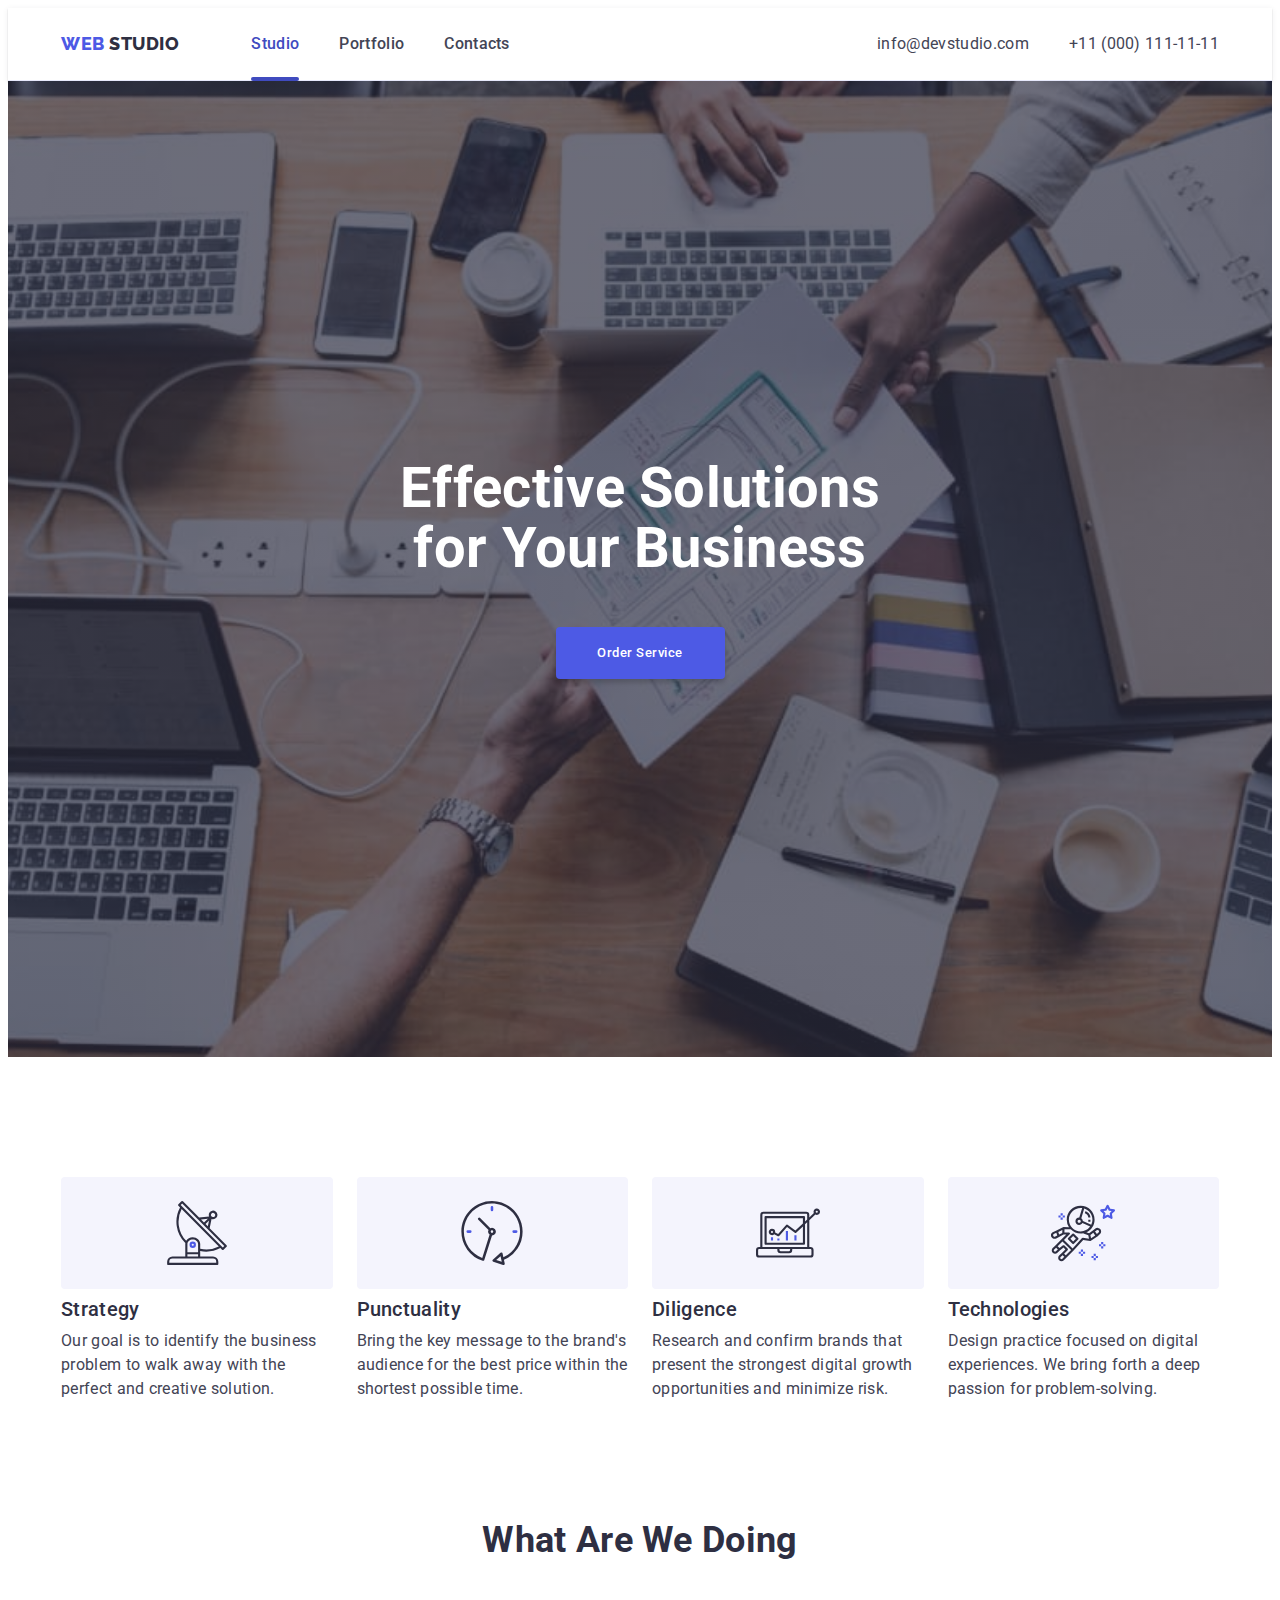
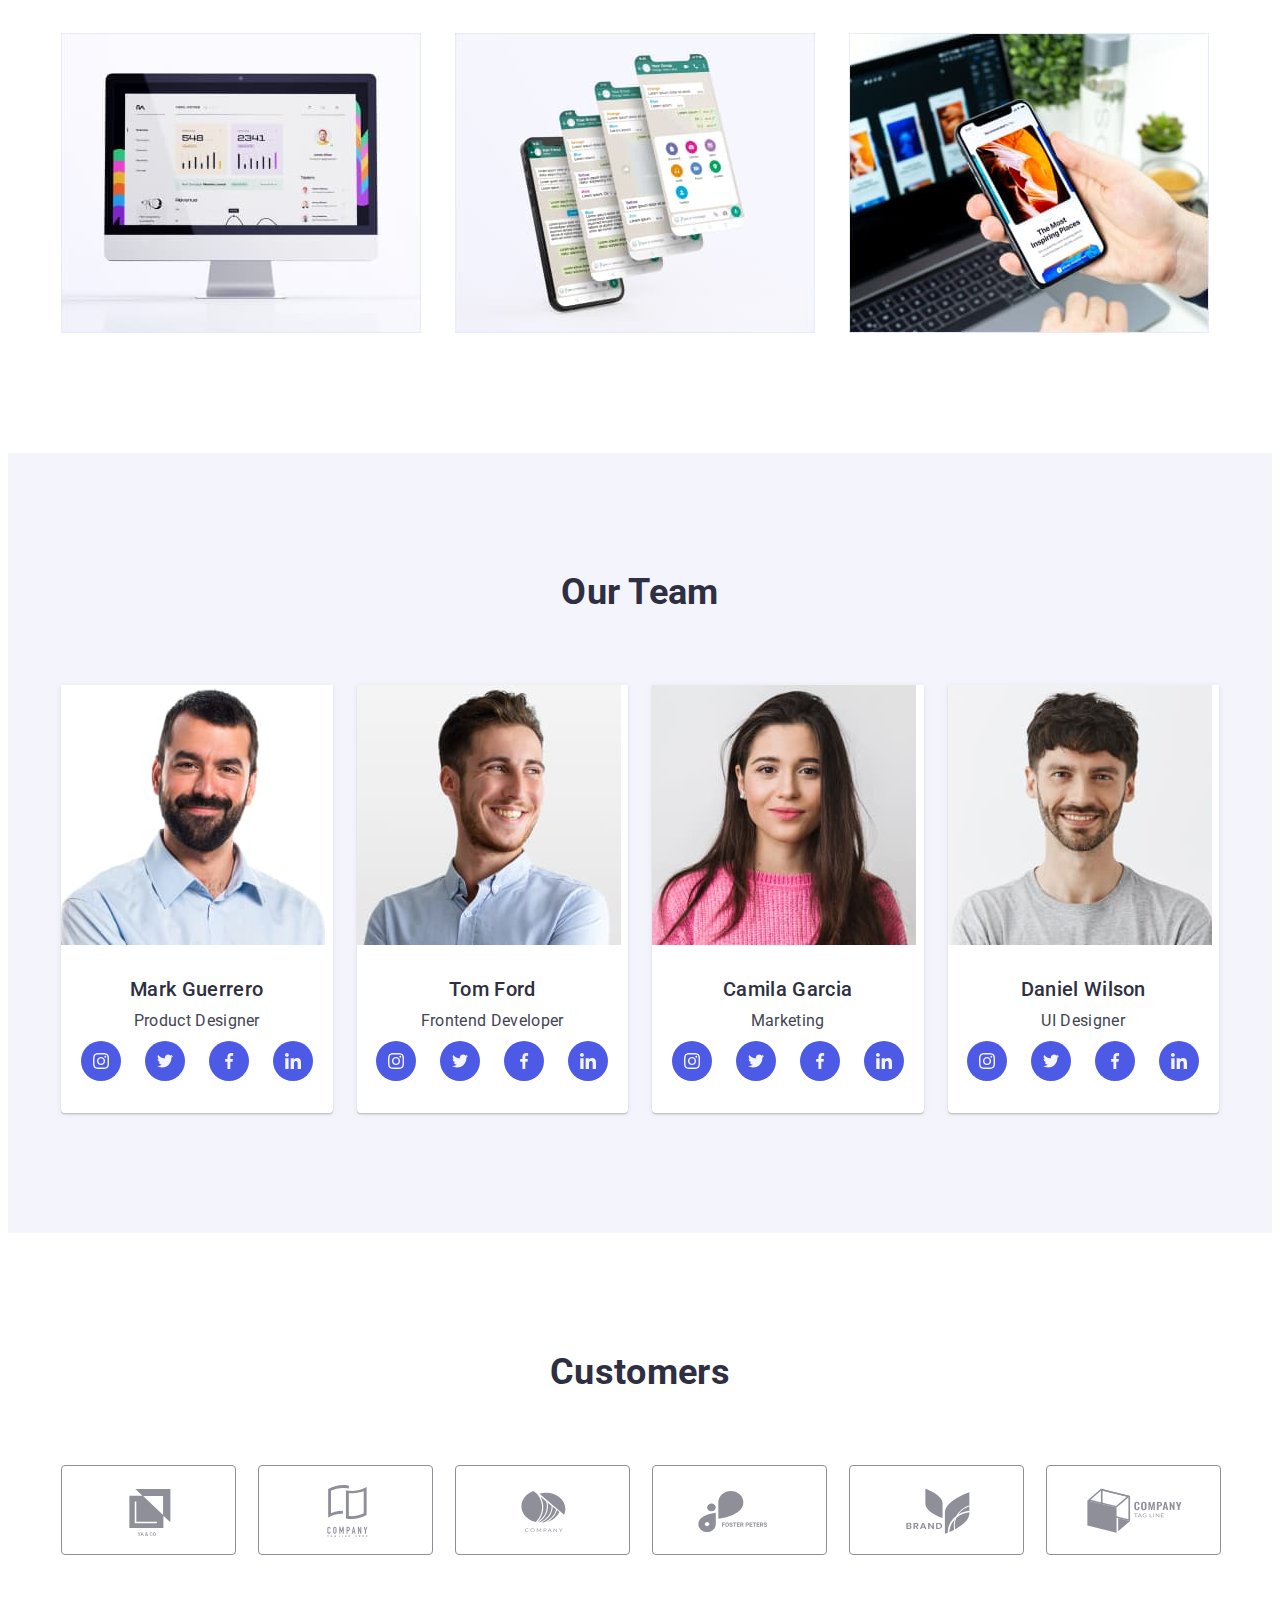
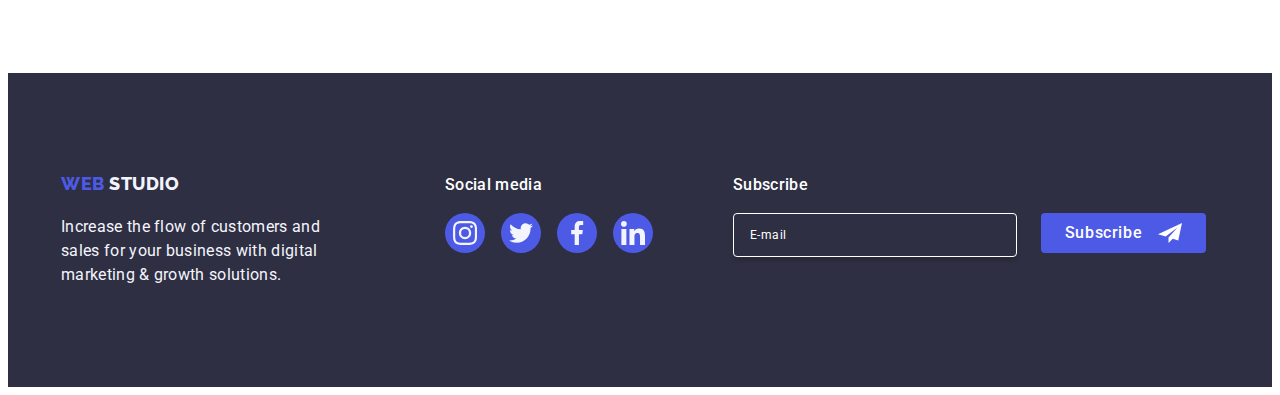
==== commit f054526f: "making changes according to the requirements of the auto-check" ====
--- a/index.html
+++ b/index.html
@@ -552,13 +552,13 @@
         <form class="footer-form">
           <label class="footer-input-label">
             <input class="footer-input-email" type="email" name="footer-email" placeholder="E-mail" required />
-            <button class="input-footer-btn btn" type="submit" aria-label="Subscribe">
+          </label>
+          <button class="input-footer-btn btn" type="submit" aria-label="Subscribe">
               Subscribe
               <svg class="icon footer-btn-icon" width="24" height="24" aria-label="Subscribe button airplane icon">
                 <use href="./images/icons.svg#icon-plane"></use>
               </svg>
             </button>
-          </label>
         </form>
       </div>
     </div>
@@ -601,7 +601,9 @@
               <use href="./images/icons.svg#icon-person"></use>
             </svg>
           </div>
+        </div>
           <!-- Phone -->
+          <div class="modal-form-container">
           <label class="modal-input-label" for="user-phone">Phone</label>
           <div class="wrapper-input-svg">
             <input class="modal-input" id="user-phone" type="tel" name="user-phone"
@@ -610,7 +612,9 @@
               <use href="./images/icons.svg#icon-phone"></use>
             </svg>
           </div>
+        </div>
           <!-- Email -->
+          <div class="modal-form-container">
           <label class="modal-input-label" for="user-email">Email</label>
           <div class="wrapper-input-svg">
             <input class="modal-input" id="user-email" type="email" name="user-email" required>
@@ -618,12 +622,15 @@
               <use href="./images/icons.svg#icon-email"></use>
             </svg>
           </div>
+        </div>
           <!--Message -->
+          
           <div class="wrapper-textarea-svg modal-form-container">
             <label class="modal-input-label" for="user-comment">Comment</label>
             <textarea class="modal-message" id="user-comment" name="user-comment" placeholder="Text input"></textarea>
           </div>
           <!-- Checkbox -->
+         
           <div class="container-checkbox">
             <input class="modal-checkbox visually-hidden" id="user-privacy" type="checkbox" value="true"
               name="user-privacy">
@@ -640,7 +647,7 @@
 
           <!-- Button Send -->
           <button class="modal-btn btn" type="submit" disabled>Send</button>
-        </div>
+      
       </form>
 
     </div>
